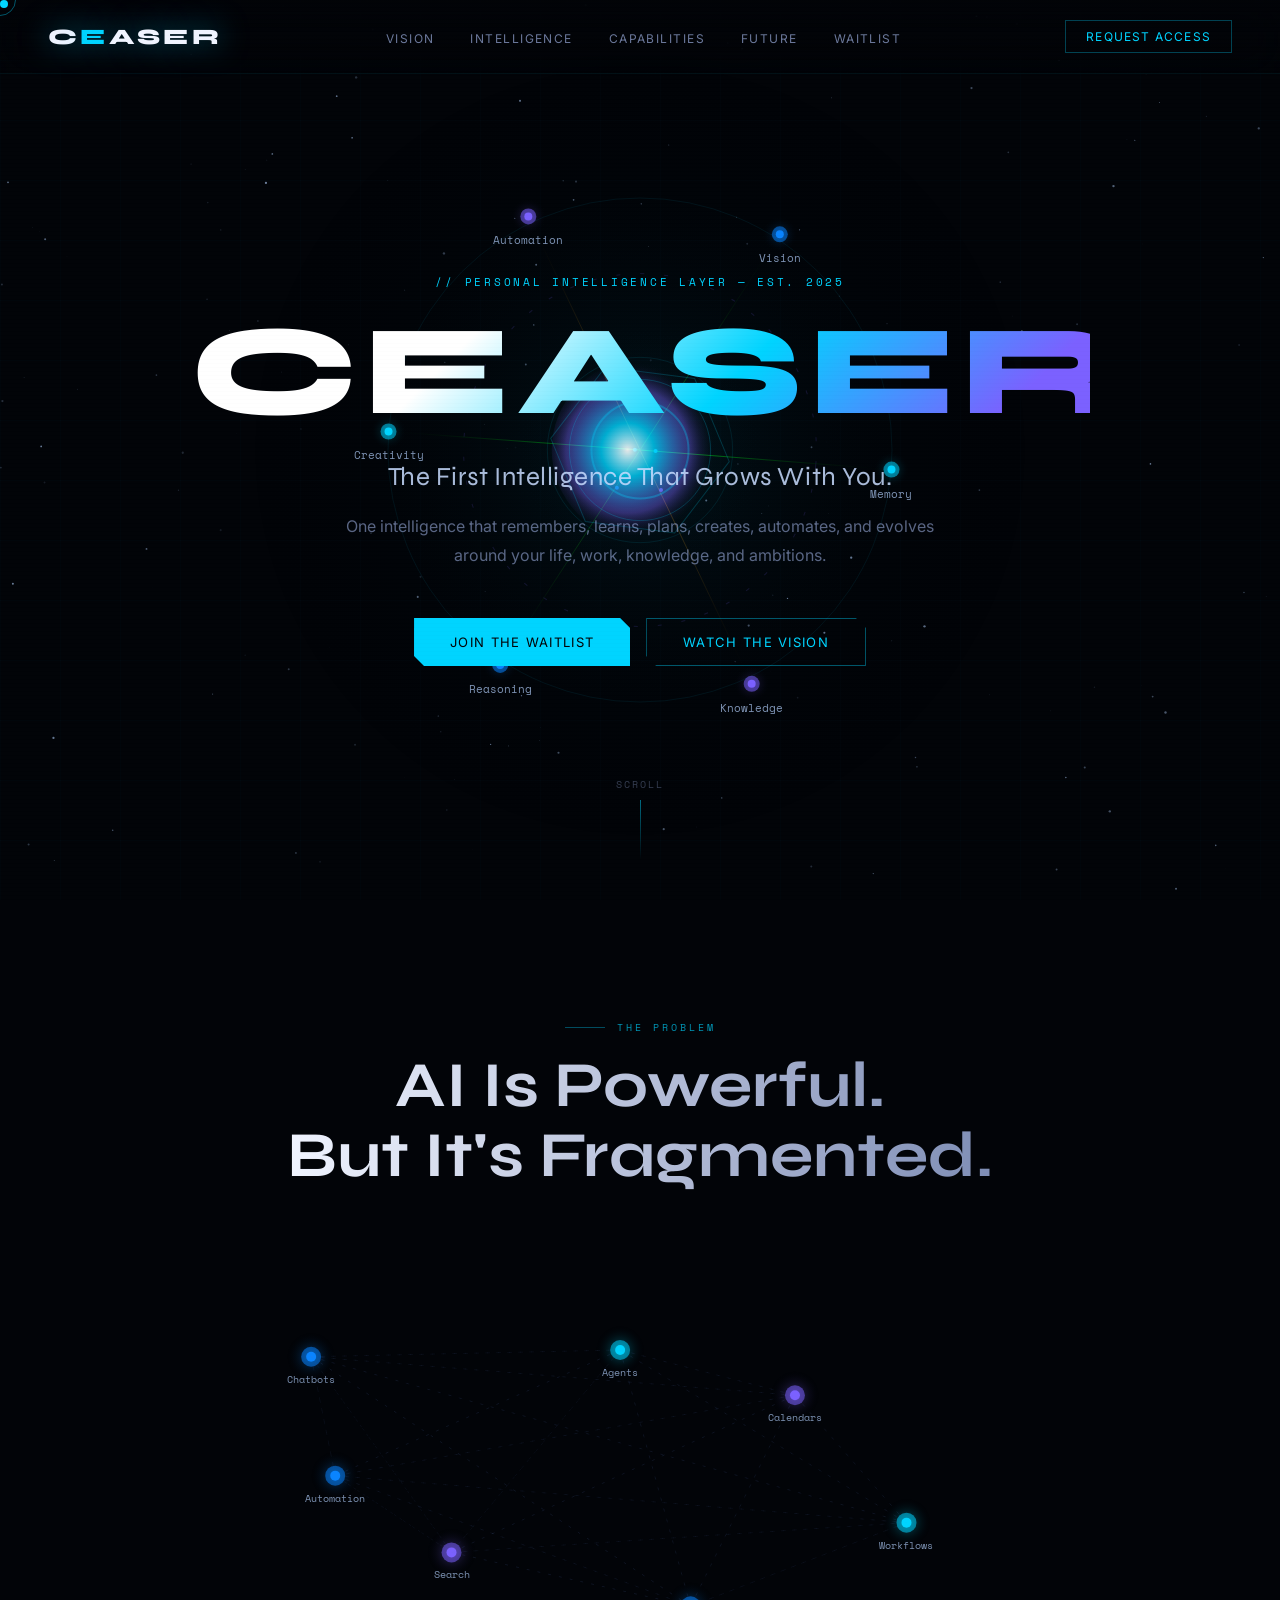
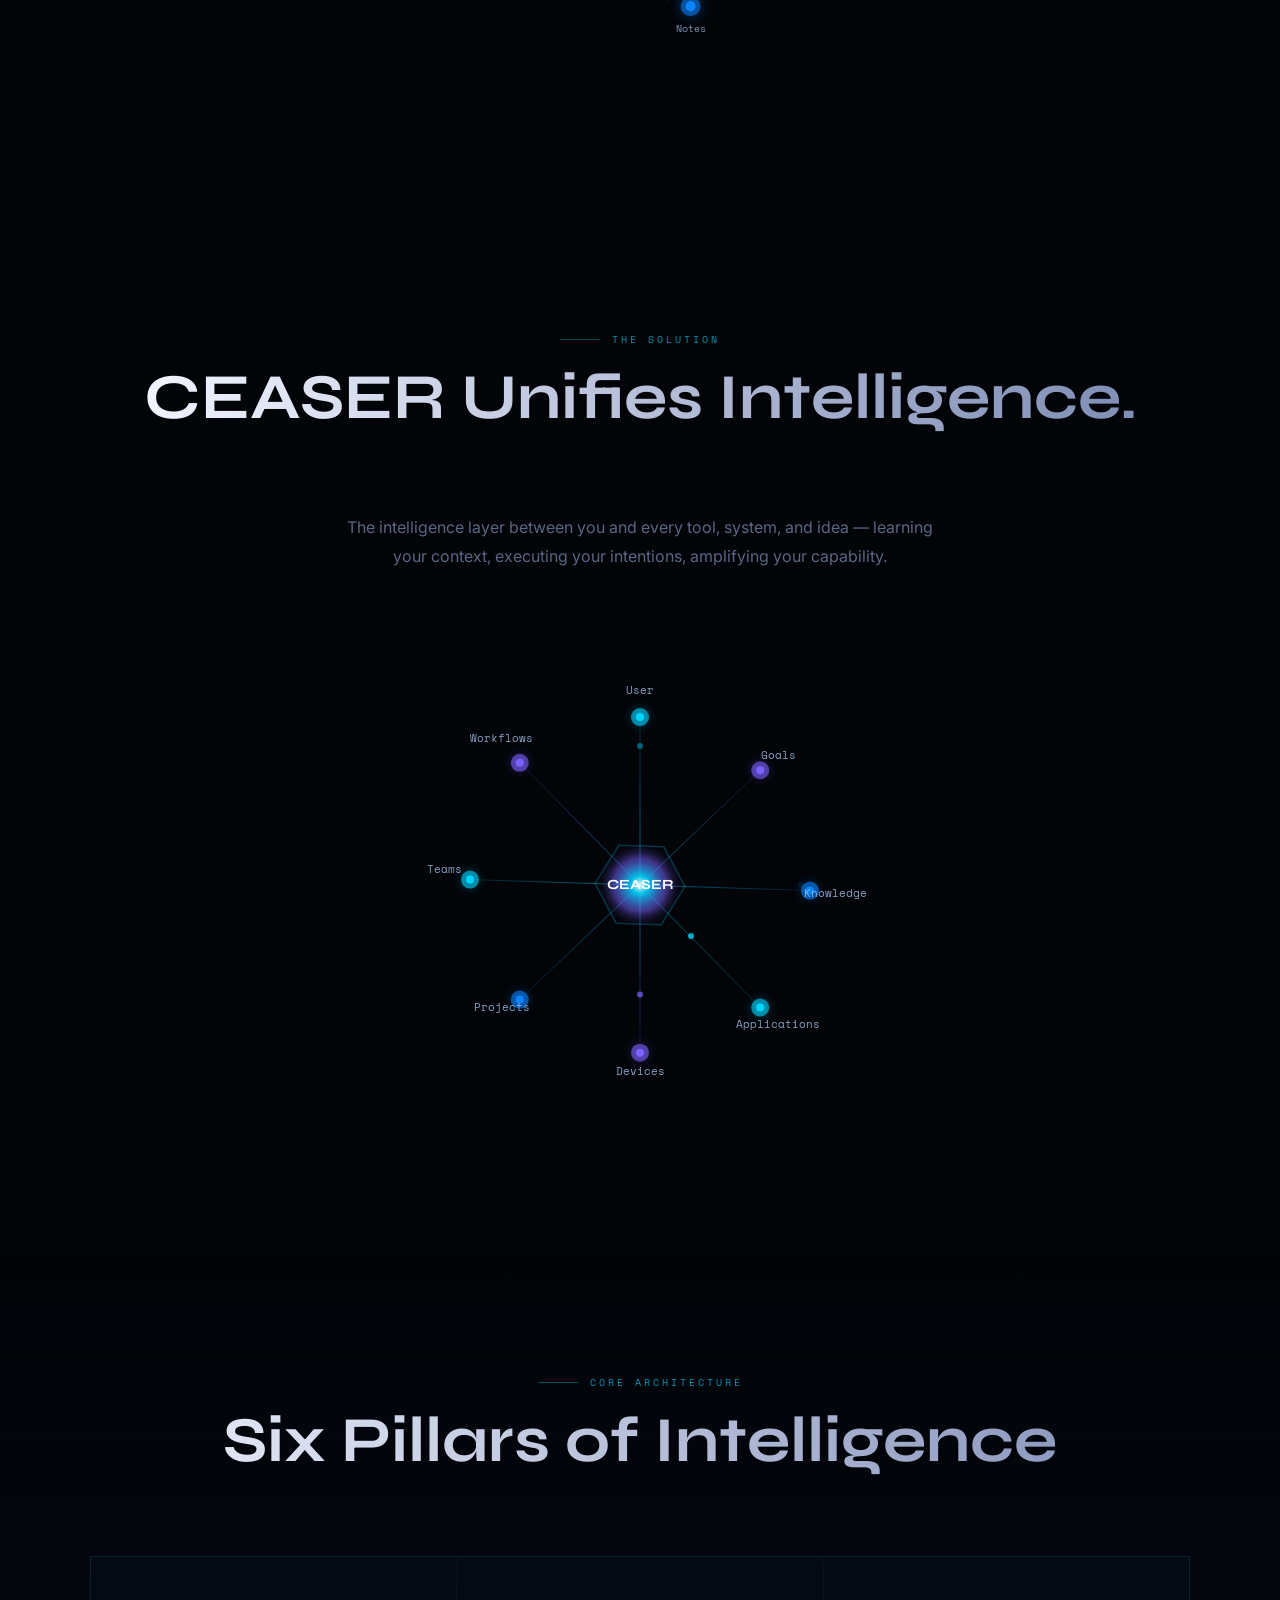
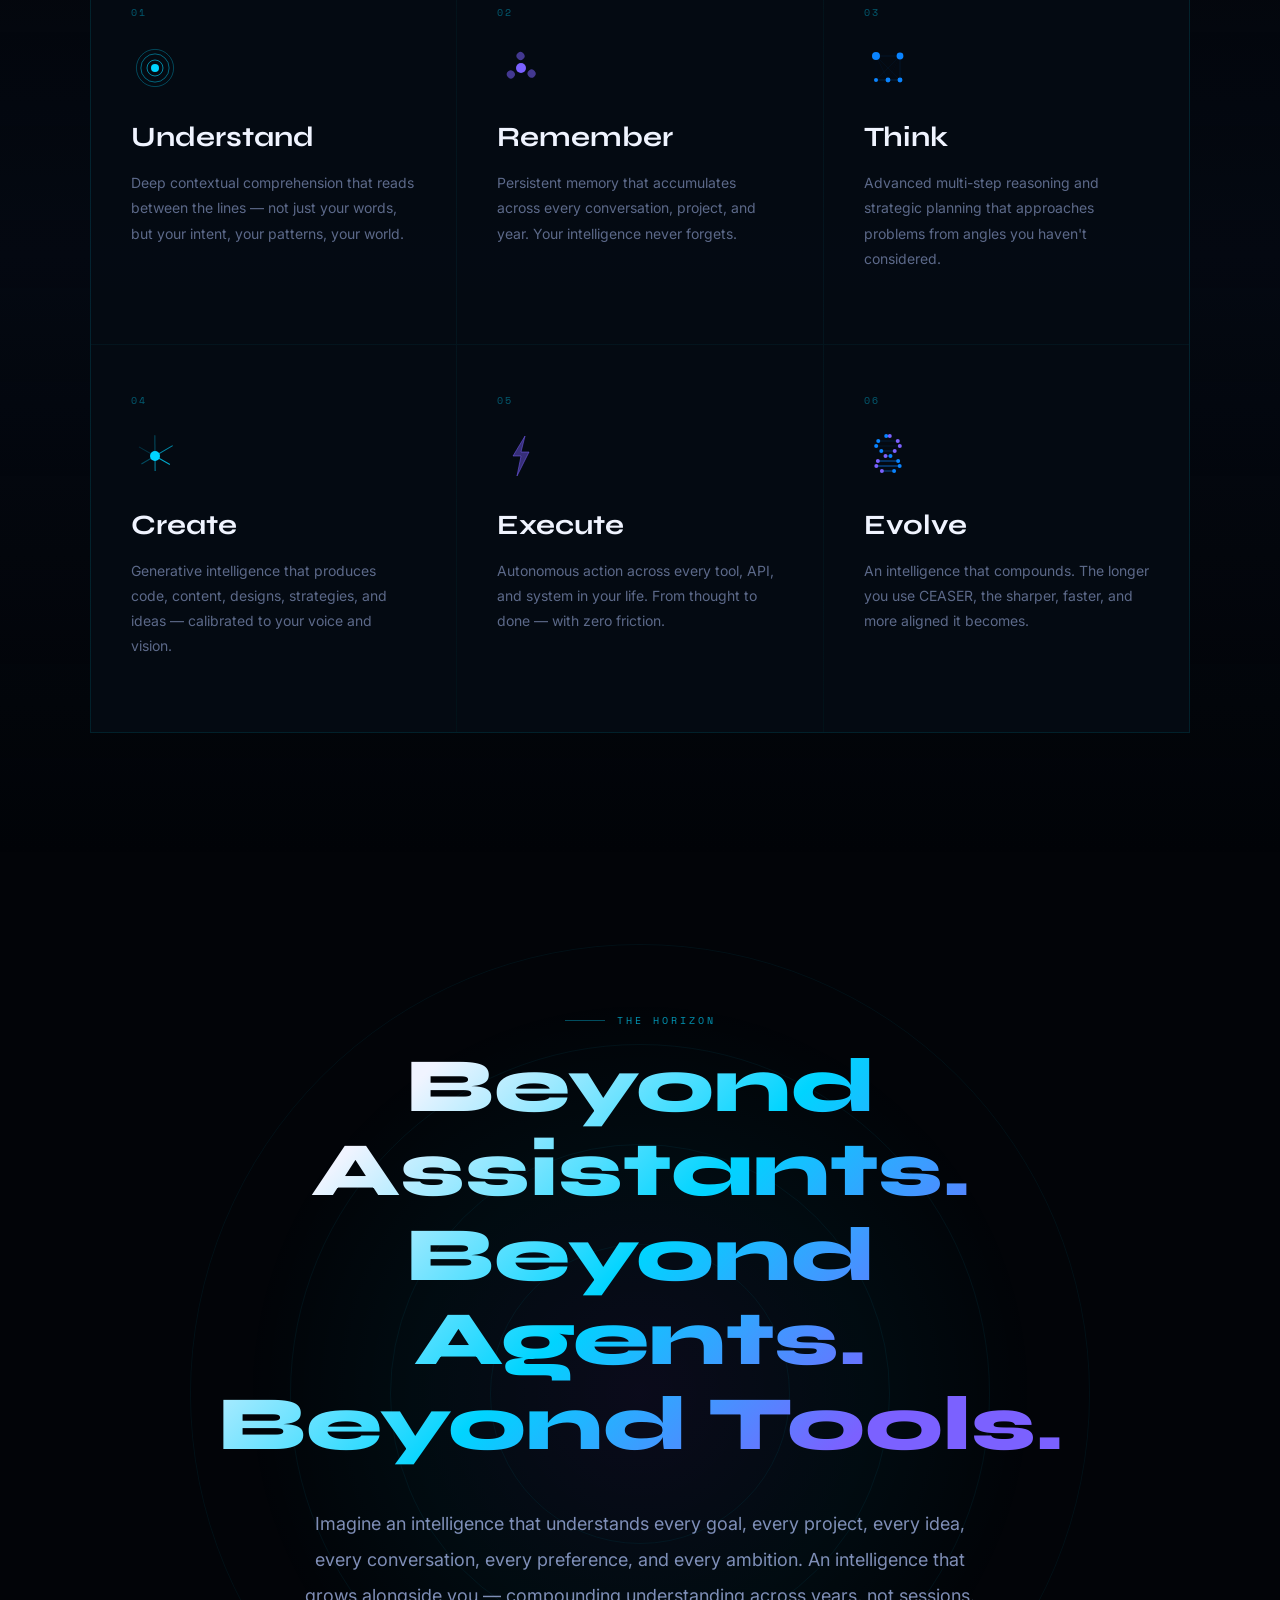
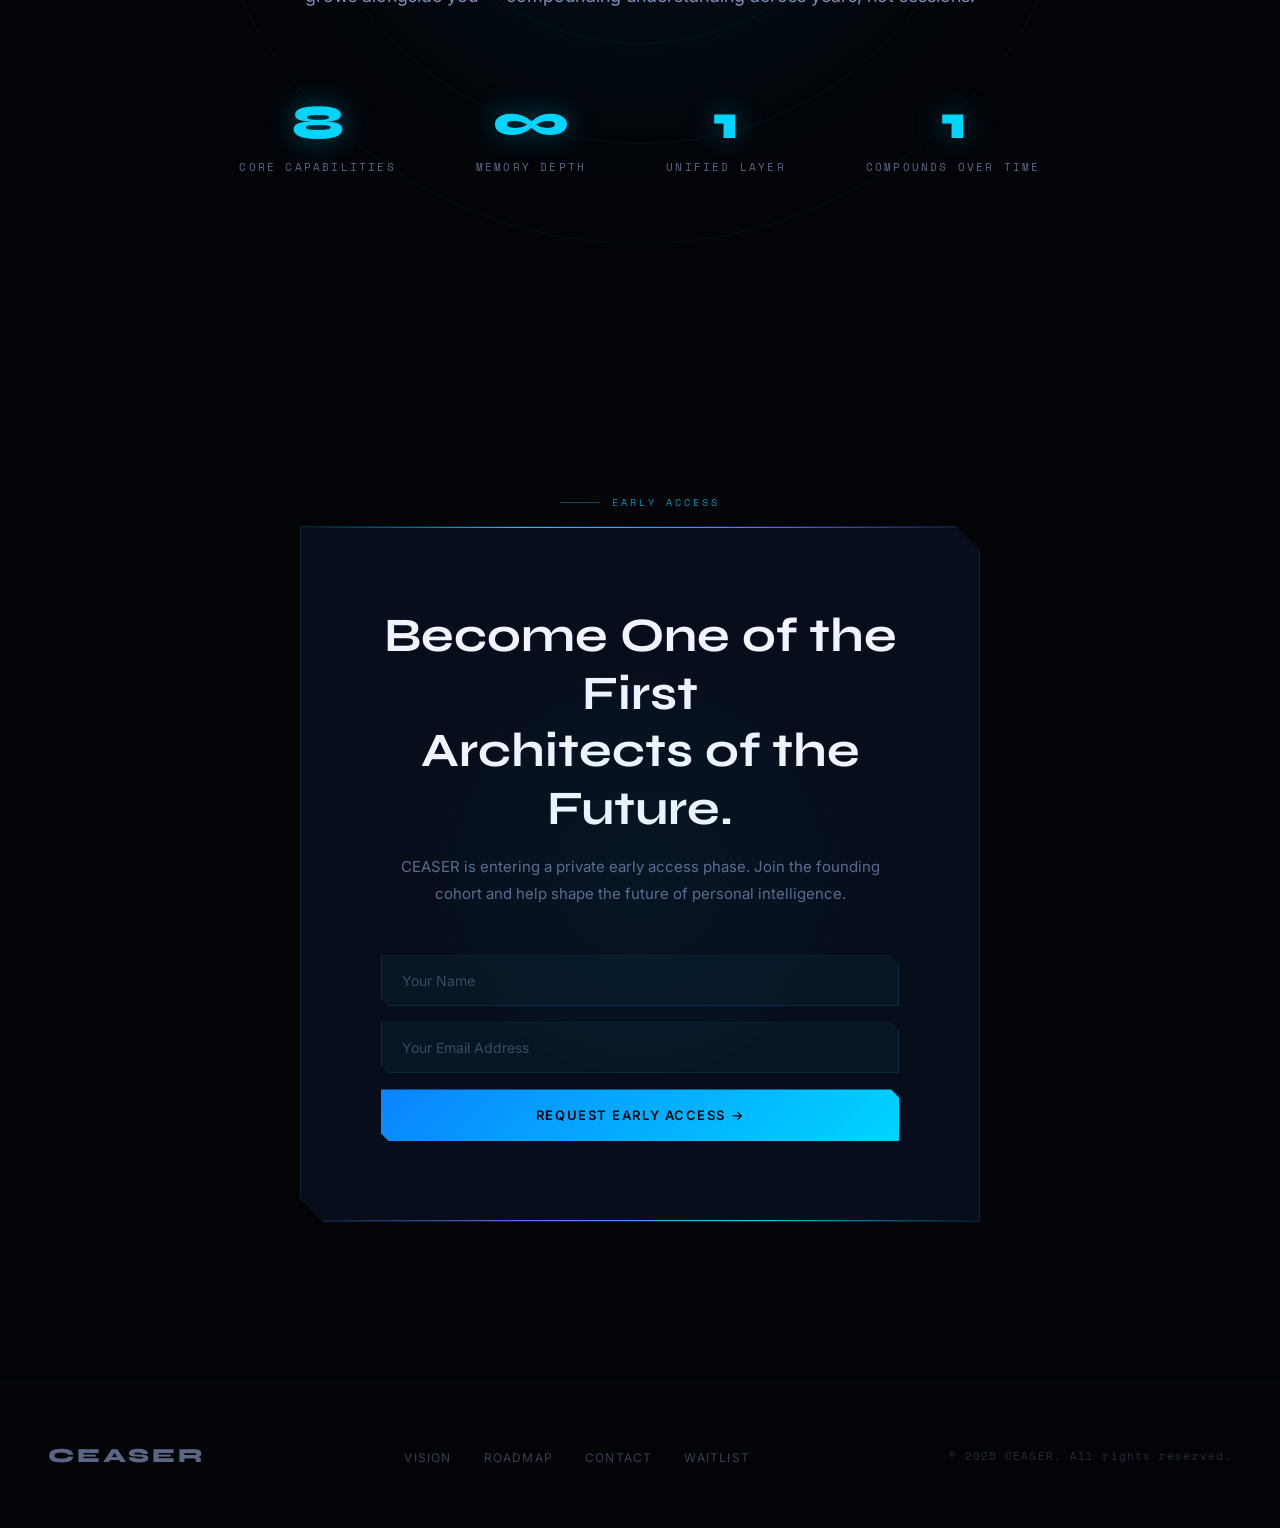
==== ceaserwebsite.html @ 58ce91a8 "Add files via upload" ====
<!DOCTYPE html>
<html lang="en">
<head>
<meta charset="UTF-8">
<meta name="viewport" content="width=device-width, initial-scale=1.0">
<title>CEASER — The Personal Intelligence Layer</title>
<link rel="preconnect" href="https://fonts.googleapis.com">
<link rel="preconnect" href="https://fonts.gstatic.com" crossorigin>
<link href="https://fonts.googleapis.com/css2?family=Syne:wght@400;500;600;700;800&family=Space+Mono:ital,wght@0,400;0,700;1,400&family=Inter:wght@300;400;500&display=swap" rel="stylesheet">
<style>
*,*::before,*::after{box-sizing:border-box;margin:0;padding:0}
:root{
  --black:#020408;
  --deep:#050a12;
  --navy:#080f1e;
  --blue:#0a84ff;
  --cyan:#00d4ff;
  --violet:#7b61ff;
  --white:#f0f4ff;
  --muted:rgba(180,200,255,0.5);
  --glow-blue:rgba(10,132,255,0.3);
  --glow-cyan:rgba(0,212,255,0.25);
  --glow-violet:rgba(123,97,255,0.3);
  --font-head:'Syne',sans-serif;
  --font-mono:'Space Mono',monospace;
  --font-body:'Inter',sans-serif;
}
html{scroll-behavior:smooth;overflow-x:hidden}
body{
  background:var(--black);
  color:var(--white);
  font-family:var(--font-body);
  overflow-x:hidden;
  cursor:none;
}

/* CUSTOM CURSOR */
#cursor{
  position:fixed;width:8px;height:8px;border-radius:50%;
  background:var(--cyan);pointer-events:none;z-index:9999;
  mix-blend-mode:screen;transition:transform 0.1s;
}
#cursor-ring{
  position:fixed;width:32px;height:32px;border-radius:50%;
  border:1px solid rgba(0,212,255,0.4);pointer-events:none;z-index:9998;
  transition:all 0.15s ease;
}

/* STAR FIELD */
#starfield{position:fixed;top:0;left:0;width:100%;height:100%;pointer-events:none;z-index:0;opacity:0.6}

/* NAV */
nav{
  position:fixed;top:0;left:0;right:0;z-index:100;
  padding:20px 48px;display:flex;align-items:center;justify-content:space-between;
  border-bottom:1px solid rgba(0,212,255,0.06);
  background:linear-gradient(to bottom,rgba(2,4,8,0.9),transparent);
  backdrop-filter:blur(20px);
}
.nav-logo{
  font-family:var(--font-head);font-size:22px;font-weight:800;
  letter-spacing:0.15em;color:var(--white);
  text-shadow:0 0 30px rgba(0,212,255,0.5);
}
.nav-logo span{color:var(--cyan)}
.nav-links{display:flex;gap:36px;list-style:none}
.nav-links a{
  font-size:12px;letter-spacing:0.12em;text-transform:uppercase;
  color:rgba(180,200,255,0.6);text-decoration:none;
  transition:color 0.2s;font-family:var(--font-body);font-weight:400;
}
.nav-links a:hover{color:var(--cyan)}
.nav-links a.active{color:var(--cyan);text-shadow:0 0 12px rgba(0,212,255,0.5)}
.nav-cta{
  font-size:12px;letter-spacing:0.1em;text-transform:uppercase;
  color:var(--cyan);text-decoration:none;font-family:var(--font-body);
  border:1px solid rgba(0,212,255,0.3);padding:8px 20px;
  transition:all 0.2s;cursor:pointer;
}
.nav-cta:hover{background:rgba(0,212,255,0.1);border-color:var(--cyan)}

/* SECTIONS */
section{position:relative;z-index:1}

/* ===== HERO ===== */
#hero{
  min-height:100vh;display:flex;flex-direction:column;
  align-items:center;justify-content:center;
  padding:120px 48px 80px;overflow:hidden;
}
#hero-canvas{
  position:absolute;top:0;left:0;width:100%;height:100%;pointer-events:none;z-index:0;
}
.hero-content{position:relative;z-index:2;text-align:center;max-width:900px}
.hero-eyebrow{
  font-family:var(--font-mono);font-size:11px;letter-spacing:0.25em;
  color:var(--cyan);text-transform:uppercase;margin-bottom:24px;opacity:0;
  animation:fadeSlideUp 1s ease 0.5s forwards;
}
.hero-title{
  font-family:var(--font-head);font-size:clamp(72px,10vw,140px);
  font-weight:800;letter-spacing:0.05em;line-height:0.9;
  background:linear-gradient(135deg,#fff 30%,var(--cyan) 60%,var(--violet) 90%);
  -webkit-background-clip:text;-webkit-text-fill-color:transparent;background-clip:text;
  margin-bottom:32px;opacity:0;animation:fadeSlideUp 1s ease 0.7s forwards;
}
.hero-sub{
  font-family:var(--font-head);font-size:clamp(18px,2.5vw,26px);font-weight:400;
  color:rgba(200,220,255,0.85);letter-spacing:0.02em;margin-bottom:20px;
  opacity:0;animation:fadeSlideUp 1s ease 0.9s forwards;
}
.hero-body{
  font-size:16px;line-height:1.8;color:var(--muted);max-width:600px;
  margin:0 auto 48px;opacity:0;animation:fadeSlideUp 1s ease 1.1s forwards;
}
.hero-btns{
  display:flex;gap:16px;justify-content:center;flex-wrap:wrap;
  opacity:0;animation:fadeSlideUp 1s ease 1.3s forwards;
}
.btn-primary{
  font-family:var(--font-body);font-size:13px;letter-spacing:0.1em;
  text-transform:uppercase;color:var(--black);background:var(--cyan);
  border:none;padding:16px 36px;cursor:pointer;
  transition:all 0.3s;position:relative;overflow:hidden;
  clip-path:polygon(0 0,calc(100% - 10px) 0,100% 10px,100% 100%,10px 100%,0 calc(100% - 10px));
}
.btn-primary:hover{background:#fff;box-shadow:0 0 40px rgba(0,212,255,0.5)}
.btn-secondary{
  font-family:var(--font-body);font-size:13px;letter-spacing:0.1em;
  text-transform:uppercase;color:var(--cyan);background:transparent;
  border:1px solid rgba(0,212,255,0.4);padding:15px 36px;cursor:pointer;
  transition:all 0.3s;
  clip-path:polygon(0 0,calc(100% - 10px) 0,100% 10px,100% 100%,10px 100%,0 calc(100% - 10px));
}
.btn-secondary:hover{background:rgba(0,212,255,0.08);border-color:var(--cyan)}

/* scroll indicator */
.scroll-hint{
  position:absolute;bottom:40px;left:50%;transform:translateX(-50%);
  display:flex;flex-direction:column;align-items:center;gap:8px;
  color:rgba(180,200,255,0.3);font-family:var(--font-mono);font-size:10px;
  letter-spacing:0.2em;opacity:0;animation:fadeIn 1s ease 2s forwards;
}
.scroll-line{width:1px;height:60px;background:linear-gradient(to bottom,rgba(0,212,255,0.5),transparent);animation:scrollPulse 2s ease infinite}

/* ===== SECTION 2 — PROBLEM ===== */
#problem{
  padding:120px 48px;min-height:100vh;display:flex;
  flex-direction:column;align-items:center;justify-content:center;
}
.section-label{
  font-family:var(--font-mono);font-size:10px;letter-spacing:0.3em;
  color:var(--cyan);text-transform:uppercase;margin-bottom:16px;opacity:0.7;
  display:flex;align-items:center;gap:12px;
}
.section-label::before{content:'';width:40px;height:1px;background:var(--cyan);opacity:0.5}
.section-title{
  font-family:var(--font-head);font-size:clamp(36px,5vw,68px);font-weight:700;
  text-align:center;line-height:1.1;margin-bottom:80px;
  background:linear-gradient(to right,var(--white),rgba(180,200,255,0.7));
  -webkit-background-clip:text;-webkit-text-fill-color:transparent;background-clip:text;
}
#fragment-canvas{width:100%;max-width:900px;height:420px;position:relative}

/* ===== SECTION 3 — INTELLIGENCE LAYER ===== */
#layer{
  padding:120px 48px;min-height:100vh;display:flex;
  flex-direction:column;align-items:center;
}
#layer-canvas{width:100%;max-width:900px;height:500px}

/* ===== SECTION 4 — CAPABILITIES ===== */
#capabilities{
  padding:120px 48px;
  background:linear-gradient(to bottom,transparent,rgba(5,10,20,0.8),transparent);
}
.caps-grid{
  display:grid;grid-template-columns:repeat(3,1fr);gap:1px;
  max-width:1100px;margin:0 auto;
  background:rgba(0,212,255,0.06);
  border:1px solid rgba(0,212,255,0.08);
}
.cap-panel{
  background:rgba(5,10,18,0.95);padding:48px 40px;position:relative;
  overflow:hidden;cursor:pointer;transition:all 0.4s;
}
.cap-panel::before{
  content:'';position:absolute;top:0;left:0;right:0;height:1px;
  background:linear-gradient(to right,transparent,var(--cyan),transparent);
  opacity:0;transition:opacity 0.3s;
}
.cap-panel:hover::before{opacity:1}
.cap-panel:hover{background:rgba(0,212,255,0.05)}
.cap-num{
  font-family:var(--font-mono);font-size:10px;letter-spacing:0.2em;
  color:rgba(0,212,255,0.4);margin-bottom:24px;display:block;
}
.cap-icon{
  width:48px;height:48px;margin-bottom:24px;position:relative;
}
.cap-title{
  font-family:var(--font-head);font-size:28px;font-weight:700;
  margin-bottom:16px;color:var(--white);
}
.cap-body{font-size:14px;line-height:1.8;color:var(--muted)}
.cap-glow{
  position:absolute;bottom:-60px;right:-60px;
  width:200px;height:200px;border-radius:50%;
  opacity:0;transition:opacity 0.4s;pointer-events:none;
}
.cap-panel:hover .cap-glow{opacity:1}
.cap-panel:nth-child(1) .cap-glow{background:radial-gradient(circle,rgba(0,212,255,0.15),transparent)}
.cap-panel:nth-child(2) .cap-glow{background:radial-gradient(circle,rgba(123,97,255,0.15),transparent)}
.cap-panel:nth-child(3) .cap-glow{background:radial-gradient(circle,rgba(10,132,255,0.15),transparent)}
.cap-panel:nth-child(4) .cap-glow{background:radial-gradient(circle,rgba(0,212,255,0.15),transparent)}
.cap-panel:nth-child(5) .cap-glow{background:radial-gradient(circle,rgba(123,97,255,0.15),transparent)}
.cap-panel:nth-child(6) .cap-glow{background:radial-gradient(circle,rgba(10,132,255,0.15),transparent)}
.cap-line{
  width:0;height:1px;margin-top:24px;
  background:linear-gradient(to right,var(--cyan),var(--violet));
  transition:width 0.6s ease;
}
.cap-panel:hover .cap-line{width:60px}

/* ===== SECTION 5 — VISION ===== */
#vision{
  padding:160px 48px;text-align:center;position:relative;overflow:hidden;
}
#vision::before{
  content:'';position:absolute;top:50%;left:50%;transform:translate(-50%,-50%);
  width:800px;height:800px;border-radius:50%;
  background:radial-gradient(circle,rgba(123,97,255,0.08) 0%,rgba(0,212,255,0.04) 40%,transparent 70%);
  pointer-events:none;
}
.vision-title{
  font-family:var(--font-head);font-size:clamp(40px,6vw,80px);font-weight:800;
  line-height:1.1;margin-bottom:40px;max-width:900px;margin-inline:auto;
  background:linear-gradient(135deg,var(--white) 20%,var(--cyan) 50%,var(--violet) 80%);
  -webkit-background-clip:text;-webkit-text-fill-color:transparent;background-clip:text;
}
.vision-body{
  font-size:18px;line-height:2;color:rgba(180,200,255,0.7);
  max-width:700px;margin:0 auto 64px;
}
.vision-stat-row{
  display:flex;justify-content:center;gap:80px;flex-wrap:wrap;margin-top:80px;
}
.vision-stat{text-align:center}
.vision-stat-num{
  font-family:var(--font-head);font-size:48px;font-weight:800;
  color:var(--cyan);display:block;
  text-shadow:0 0 30px rgba(0,212,255,0.4);
}
.vision-stat-label{
  font-family:var(--font-mono);font-size:11px;letter-spacing:0.2em;
  color:var(--muted);text-transform:uppercase;margin-top:8px;display:block;
}
.vision-rings{
  position:absolute;top:50%;left:50%;transform:translate(-50%,-50%);
  pointer-events:none;z-index:0;
}
.v-ring{
  position:absolute;border-radius:50%;border:1px solid rgba(0,212,255,0.06);
  animation:ringSpin linear infinite;transform:translate(-50%,-50%);
}

/* ===== SECTION 6 — WAITLIST ===== */
#waitlist{
  padding:160px 48px;display:flex;flex-direction:column;
  align-items:center;text-align:center;
}
.waitlist-card{
  background:rgba(8,15,30,0.9);border:1px solid rgba(0,212,255,0.12);
  padding:80px 80px;max-width:680px;width:100%;position:relative;overflow:hidden;
  clip-path:polygon(0 0,calc(100% - 24px) 0,100% 24px,100% 100%,24px 100%,0 calc(100% - 24px));
}
.waitlist-card::before{
  content:'';position:absolute;top:0;left:0;right:0;height:1px;
  background:linear-gradient(to right,transparent,var(--cyan),var(--violet),transparent);
}
.waitlist-card::after{
  content:'';position:absolute;bottom:0;left:0;right:0;height:1px;
  background:linear-gradient(to right,transparent,var(--violet),var(--cyan),transparent);
}
.waitlist-title{
  font-family:var(--font-head);font-size:clamp(28px,4vw,48px);font-weight:700;
  margin-bottom:16px;color:var(--white);line-height:1.2;
}
.waitlist-sub{font-size:15px;color:var(--muted);margin-bottom:48px;line-height:1.8}
.waitlist-form{display:flex;flex-direction:column;gap:16px;width:100%}
.form-input{
  background:rgba(0,212,255,0.04);border:1px solid rgba(0,212,255,0.12);
  color:var(--white);padding:16px 20px;font-size:14px;font-family:var(--font-body);
  outline:none;transition:border-color 0.2s;width:100%;
  clip-path:polygon(0 0,calc(100% - 8px) 0,100% 8px,100% 100%,8px 100%,0 calc(100% - 8px));
}
.form-input::placeholder{color:rgba(180,200,255,0.3)}
.form-input:focus{border-color:rgba(0,212,255,0.4)}
.form-submit{
  background:linear-gradient(135deg,var(--blue),var(--cyan));
  border:none;color:var(--black);padding:18px;font-size:13px;
  font-family:var(--font-body);letter-spacing:0.12em;text-transform:uppercase;
  font-weight:600;cursor:pointer;transition:all 0.3s;position:relative;overflow:hidden;
  clip-path:polygon(0 0,calc(100% - 8px) 0,100% 8px,100% 100%,8px 100%,0 calc(100% - 8px));
}
.form-submit:hover{opacity:0.85;box-shadow:0 0 50px rgba(0,212,255,0.3)}
.success-state{display:none;flex-direction:column;align-items:center;gap:16px}
.success-icon{
  width:64px;height:64px;border-radius:50%;
  border:1px solid rgba(0,212,255,0.4);display:flex;align-items:center;justify-content:center;
  animation:successPulse 1s ease forwards;
}
.success-text{
  font-family:var(--font-head);font-size:22px;font-weight:600;color:var(--cyan);
}
.success-sub{font-size:14px;color:var(--muted)}
.waitlist-glow{
  position:absolute;top:50%;left:50%;transform:translate(-50%,-50%);
  width:400px;height:400px;border-radius:50%;
  background:radial-gradient(circle,rgba(0,212,255,0.04),transparent);
  pointer-events:none;
}

/* ===== FOOTER ===== */
footer{
  padding:60px 48px;border-top:1px solid rgba(0,212,255,0.06);
  display:flex;align-items:center;justify-content:space-between;flex-wrap:wrap;gap:24px;
}
.footer-logo{
  font-family:var(--font-head);font-size:20px;font-weight:800;letter-spacing:0.15em;
  color:rgba(180,200,255,0.5);
}
.footer-links{display:flex;gap:32px;list-style:none}
.footer-links a{
  font-size:12px;letter-spacing:0.1em;text-transform:uppercase;
  color:rgba(180,200,255,0.3);text-decoration:none;transition:color 0.2s;
  font-family:var(--font-body);
}
.footer-links a:hover{color:var(--cyan)}
.footer-copy{
  font-family:var(--font-mono);font-size:11px;color:rgba(180,200,255,0.2);
  letter-spacing:0.1em;
}

/* ===== GRID BG ===== */
.grid-bg{
  position:absolute;top:0;left:0;right:0;bottom:0;pointer-events:none;
  background-image:
    linear-gradient(rgba(0,212,255,0.03) 1px,transparent 1px),
    linear-gradient(90deg,rgba(0,212,255,0.03) 1px,transparent 1px);
  background-size:60px 60px;opacity:0.5;
}

/* ===== ANIMATIONS ===== */
@keyframes fadeSlideUp{
  from{opacity:0;transform:translateY(30px)}
  to{opacity:1;transform:translateY(0)}
}
@keyframes fadeIn{
  from{opacity:0}to{opacity:1}
}
@keyframes scrollPulse{
  0%{opacity:1;transform:scaleY(1);transform-origin:top}
  50%{opacity:0.5}
  100%{opacity:0;transform:scaleY(0.3);transform-origin:bottom}
}
@keyframes ringSpin{
  from{transform:translate(-50%,-50%) rotate(0deg)}
  to{transform:translate(-50%,-50%) rotate(360deg)}
}
@keyframes successPulse{
  0%{transform:scale(0.5);opacity:0}
  60%{transform:scale(1.1)}
  100%{transform:scale(1);opacity:1}
}
@keyframes nodeFloat{
  0%,100%{transform:translateY(0)}
  50%{transform:translateY(-8px)}
}
@keyframes dataPulse{
  0%{opacity:0.2}50%{opacity:1}100%{opacity:0.2}
}

/* SCROLL REVEAL */
.reveal{opacity:0;transform:translateY(40px);transition:opacity 0.8s ease,transform 0.8s ease}
.reveal.visible{opacity:1;transform:translateY(0)}

/* SCANLINE */
.scanline{
  position:fixed;top:0;left:0;right:0;bottom:0;
  pointer-events:none;z-index:200;
  background:repeating-linear-gradient(
    to bottom,
    transparent 0px,
    transparent 3px,
    rgba(0,0,0,0.03) 3px,
    rgba(0,0,0,0.03) 4px
  );
  opacity:0.3;
}

@media(max-width:768px){
  nav{padding:16px 24px}
  .nav-links{display:none}
  #hero{padding:100px 24px 60px}
  #problem,#layer,#capabilities,#vision,#waitlist{padding:80px 24px}
  .caps-grid{grid-template-columns:1fr}
  .waitlist-card{padding:48px 32px}
  .vision-stat-row{gap:40px}
  footer{padding:40px 24px;flex-direction:column;text-align:center}
}
</style>
</head>
<body>

<div class="scanline"></div>
<div id="cursor"></div>
<div id="cursor-ring"></div>
<canvas id="starfield"></canvas>

<nav>
  <div class="nav-logo" onclick="scrollToSection('hero')" style="cursor:pointer">C<span>E</span>ASER</div>
  <ul class="nav-links">
    <li><a href="#problem"   onclick="scrollToSection('problem');return false;">Vision</a></li>
    <li><a href="#layer"     onclick="scrollToSection('layer');return false;">Intelligence</a></li>
    <li><a href="#capabilities" onclick="scrollToSection('capabilities');return false;">Capabilities</a></li>
    <li><a href="#vision"    onclick="scrollToSection('vision');return false;">Future</a></li>
    <li><a href="#waitlist"  onclick="scrollToSection('waitlist');return false;">Waitlist</a></li>
  </ul>
  <a href="#waitlist" class="nav-cta" onclick="scrollToSection('waitlist');return false;">Request Access</a>
</nav>

<!-- HERO -->
<section id="hero">
  <div class="grid-bg"></div>
  <canvas id="hero-canvas"></canvas>
  <div class="hero-content">
    <p class="hero-eyebrow">// Personal Intelligence Layer — Est. 2025</p>
    <h1 class="hero-title">CEASER</h1>
    <h2 class="hero-sub">The First Intelligence That Grows With You.</h2>
    <p class="hero-body">One intelligence that remembers, learns, plans, creates, automates, and evolves around your life, work, knowledge, and ambitions.</p>
    <div class="hero-btns">
      <button class="btn-primary" onclick="scrollToSection('waitlist')">Join the Waitlist</button>
      <button class="btn-secondary" onclick="scrollToSection('vision')">Watch the Vision</button>
    </div>
  </div>
  <div class="scroll-hint">
    <span>SCROLL</span>
    <div class="scroll-line"></div>
  </div>
</section>

<!-- PROBLEM -->
<section id="problem">
  <div class="section-label">The Problem</div>
  <h2 class="section-title reveal">AI Is Powerful.<br>But It's Fragmented.</h2>
  <canvas id="fragment-canvas" class="reveal"></canvas>
</section>

<!-- INTELLIGENCE LAYER -->
<section id="layer">
  <div class="section-label">The Solution</div>
  <h2 class="section-title reveal">CEASER Unifies Intelligence.</h2>
  <p style="color:var(--muted);font-size:16px;text-align:center;max-width:600px;margin-bottom:64px;line-height:1.8" class="reveal">
    The intelligence layer between you and every tool, system, and idea — learning your context, executing your intentions, amplifying your capability.
  </p>
  <canvas id="layer-canvas" class="reveal"></canvas>
</section>

<!-- CAPABILITIES -->
<section id="capabilities">
  <div style="text-align:center;margin-bottom:80px">
    <div class="section-label" style="justify-content:center">Core Architecture</div>
    <h2 class="section-title reveal" style="margin-bottom:0">Six Pillars of Intelligence</h2>
  </div>
  <div class="caps-grid">
    <div class="cap-panel reveal">
      <span class="cap-num">01</span>
      <canvas class="cap-icon" data-cap="understand"></canvas>
      <h3 class="cap-title">Understand</h3>
      <p class="cap-body">Deep contextual comprehension that reads between the lines — not just your words, but your intent, your patterns, your world.</p>
      <div class="cap-line"></div>
      <div class="cap-glow"></div>
    </div>
    <div class="cap-panel reveal">
      <span class="cap-num">02</span>
      <canvas class="cap-icon" data-cap="remember"></canvas>
      <h3 class="cap-title">Remember</h3>
      <p class="cap-body">Persistent memory that accumulates across every conversation, project, and year. Your intelligence never forgets.</p>
      <div class="cap-line"></div>
      <div class="cap-glow"></div>
    </div>
    <div class="cap-panel reveal">
      <span class="cap-num">03</span>
      <canvas class="cap-icon" data-cap="think"></canvas>
      <h3 class="cap-title">Think</h3>
      <p class="cap-body">Advanced multi-step reasoning and strategic planning that approaches problems from angles you haven't considered.</p>
      <div class="cap-line"></div>
      <div class="cap-glow"></div>
    </div>
    <div class="cap-panel reveal">
      <span class="cap-num">04</span>
      <canvas class="cap-icon" data-cap="create"></canvas>
      <h3 class="cap-title">Create</h3>
      <p class="cap-body">Generative intelligence that produces code, content, designs, strategies, and ideas — calibrated to your voice and vision.</p>
      <div class="cap-line"></div>
      <div class="cap-glow"></div>
    </div>
    <div class="cap-panel reveal">
      <span class="cap-num">05</span>
      <canvas class="cap-icon" data-cap="execute"></canvas>
      <h3 class="cap-title">Execute</h3>
      <p class="cap-body">Autonomous action across every tool, API, and system in your life. From thought to done — with zero friction.</p>
      <div class="cap-line"></div>
      <div class="cap-glow"></div>
    </div>
    <div class="cap-panel reveal">
      <span class="cap-num">06</span>
      <canvas class="cap-icon" data-cap="evolve"></canvas>
      <h3 class="cap-title">Evolve</h3>
      <p class="cap-body">An intelligence that compounds. The longer you use CEASER, the sharper, faster, and more aligned it becomes.</p>
      <div class="cap-line"></div>
      <div class="cap-glow"></div>
    </div>
  </div>
</section>

<!-- VISION -->
<section id="vision">
  <div class="vision-rings">
    <div class="v-ring" style="width:300px;height:300px;animation-duration:30s"></div>
    <div class="v-ring" style="width:500px;height:500px;animation-duration:50s;animation-direction:reverse"></div>
    <div class="v-ring" style="width:700px;height:700px;animation-duration:70s"></div>
    <div class="v-ring" style="width:900px;height:900px;animation-duration:90s;animation-direction:reverse"></div>
  </div>
  <div style="position:relative;z-index:1">
    <div class="section-label" style="justify-content:center">The Horizon</div>
    <h2 class="vision-title reveal">Beyond Assistants.<br>Beyond Agents.<br>Beyond Tools.</h2>
    <p class="vision-body reveal">
      Imagine an intelligence that understands every goal, every project, every idea, every conversation, every preference, and every ambition. An intelligence that grows alongside you — compounding understanding across years, not sessions.
    </p>
    <div class="vision-stat-row reveal">
      <div class="vision-stat">
        <span class="vision-stat-num" data-count="8">0</span>
        <span class="vision-stat-label">Core Capabilities</span>
      </div>
      <div class="vision-stat">
        <span class="vision-stat-num" data-count="∞">∞</span>
        <span class="vision-stat-label">Memory Depth</span>
      </div>
      <div class="vision-stat">
        <span class="vision-stat-num" data-count="1">0</span>
        <span class="vision-stat-label">Unified Layer</span>
      </div>
      <div class="vision-stat">
        <span class="vision-stat-num" data-count="0">→∞</span>
        <span class="vision-stat-label">Compounds Over Time</span>
      </div>
    </div>
  </div>
</section>

<!-- WAITLIST -->
<section id="waitlist">
  <div class="section-label">Early Access</div>
  <div class="waitlist-card reveal">
    <div class="waitlist-glow"></div>
    <h2 class="waitlist-title">Become One of the First<br>Architects of the Future.</h2>
    <p class="waitlist-sub">CEASER is entering a private early access phase. Join the founding cohort and help shape the future of personal intelligence.</p>
    <div class="waitlist-form" id="wl-form">
      <input class="form-input" type="text" placeholder="Your Name" id="wl-name" autocomplete="name">
      <input class="form-input" type="email" placeholder="Your Email Address" id="wl-email" autocomplete="email">
      <button class="form-submit" onclick="submitWaitlist()">Request Early Access →</button>
    </div>
    <div class="success-state" id="wl-success">
      <div class="success-icon">
        <svg width="24" height="24" viewBox="0 0 24 24" fill="none">
          <path d="M5 12l5 5L19 7" stroke="var(--cyan)" stroke-width="2" stroke-linecap="round" stroke-linejoin="round"/>
        </svg>
      </div>
      <div class="success-text">Access Requested.</div>
      <div class="success-sub">You're on the founding list. We'll reach out when your access is ready.</div>
    </div>
  </div>
</section>

<footer>
  <div class="footer-logo">CEASER</div>
  <ul class="footer-links">
    <li><a href="#problem"      onclick="scrollToSection('problem');return false;">Vision</a></li>
    <li><a href="#vision"       onclick="scrollToSection('vision');return false;">Roadmap</a></li>
    <li><a href="mailto:contact@ceaser.ai">Contact</a></li>
    <li><a href="#waitlist"     onclick="scrollToSection('waitlist');return false;">Waitlist</a></li>
  </ul>
  <div class="footer-copy">© 2025 CEASER. All rights reserved.</div>
</footer>

<script>
// ==================== CURSOR ====================
const cursor = document.getElementById('cursor');
const cursorRing = document.getElementById('cursor-ring');
let mx=0,my=0,rx=0,ry=0;
document.addEventListener('mousemove',e=>{
  mx=e.clientX;my=e.clientY;
  cursor.style.left=(mx-4)+'px';cursor.style.top=(my-4)+'px';
});
function updateRing(){
  rx+=(mx-rx-16)*0.1;ry+=(my-ry-16)*0.1;
  cursorRing.style.left=rx+'px';cursorRing.style.top=ry+'px';
  requestAnimationFrame(updateRing);
}updateRing();
document.querySelectorAll('a,button,.cap-panel').forEach(el=>{
  el.addEventListener('mouseenter',()=>{
    cursor.style.transform='scale(2)';
    cursorRing.style.transform='scale(1.5)';
    cursorRing.style.borderColor='rgba(0,212,255,0.7)';
  });
  el.addEventListener('mouseleave',()=>{
    cursor.style.transform='scale(1)';
    cursorRing.style.transform='scale(1)';
    cursorRing.style.borderColor='rgba(0,212,255,0.4)';
  });
});

// ==================== STAR FIELD ====================
(function(){
  const c=document.getElementById('starfield');
  const ctx=c.getContext('2d');
  function resize(){c.width=window.innerWidth;c.height=window.innerHeight}
  resize();window.addEventListener('resize',resize);
  const stars=Array.from({length:200},()=>({
    x:Math.random(),y:Math.random(),
    r:Math.random()*1.2,
    a:Math.random(),da:(Math.random()-0.5)*0.002
  }));
  function draw(){
    ctx.clearRect(0,0,c.width,c.height);
    stars.forEach(s=>{
      s.a+=s.da;if(s.a<0.1||s.a>0.9)s.da*=-1;
      ctx.beginPath();
      ctx.arc(s.x*c.width,s.y*c.height,s.r,0,Math.PI*2);
      ctx.fillStyle=`rgba(180,210,255,${s.a})`;ctx.fill();
    });
    requestAnimationFrame(draw);
  }draw();
})();

// ==================== HERO CANVAS ====================
(function(){
  const c=document.getElementById('hero-canvas');
  const ctx=c.getContext('2d');
  let W,H,mx=0,my=0,time=0;
  function resize(){W=c.width=c.offsetWidth;H=c.height=c.offsetHeight}
  resize();window.addEventListener('resize',resize);
  c.parentElement.addEventListener('mousemove',e=>{
    const r=c.getBoundingClientRect();
    mx=(e.clientX-r.left)/W-0.5;my=(e.clientY-r.top)/H-0.5;
  });

  const nodes=[
    {label:'Memory',angle:0,color:'#00d4ff'},
    {label:'Knowledge',angle:Math.PI/3,color:'#7b61ff'},
    {label:'Reasoning',angle:2*Math.PI/3,color:'#0a84ff'},
    {label:'Creativity',angle:Math.PI,color:'#00d4ff'},
    {label:'Automation',angle:4*Math.PI/3,color:'#7b61ff'},
    {label:'Vision',angle:5*Math.PI/3,color:'#0a84ff'},
  ];

  const particles=[];
  function spawnParticle(sx,sy,ex,ey,color){
    particles.push({sx,sy,ex,ey,color,t:0,speed:0.004+Math.random()*0.006});
  }

  let frame=0;
  function draw(){
    ctx.clearRect(0,0,W,H);
    time+=0.01;
    const cx=W/2+mx*60,cy=H/2+my*40;
    const orbitR=Math.min(W,H)*0.28;
    const coreR=Math.min(W,H)*0.1;

    // Outer glow rings
    for(let i=3;i>0;i--){
      const grad=ctx.createRadialGradient(cx,cy,0,cx,cy,coreR*i*1.5);
      grad.addColorStop(0,'rgba(0,212,255,0.04)');
      grad.addColorStop(1,'transparent');
      ctx.beginPath();ctx.arc(cx,cy,coreR*i*1.5,0,Math.PI*2);
      ctx.fillStyle=grad;ctx.fill();
    }

    // Orbit ring
    ctx.beginPath();ctx.arc(cx,cy,orbitR,0,Math.PI*2);
    ctx.strokeStyle='rgba(0,212,255,0.07)';ctx.lineWidth=1;ctx.stroke();

    // Rotating dashed orbit
    ctx.save();ctx.translate(cx,cy);ctx.rotate(time*0.2);
    ctx.beginPath();ctx.arc(0,0,orbitR*0.7,0,Math.PI*2);
    ctx.setLineDash([4,20]);ctx.strokeStyle='rgba(123,97,255,0.15)';ctx.lineWidth=1;ctx.stroke();
    ctx.setLineDash([]);ctx.restore();

    // Nodes & connections
    nodes.forEach((n,i)=>{
      const theta=n.angle+time*0.15;
      const float=Math.sin(time+i)*8;
      const nx=cx+Math.cos(theta)*orbitR;
      const ny=cy+Math.sin(theta)*orbitR+float;
      n.nx=nx;n.ny=ny;

      // Connection line
      const grad2=ctx.createLinearGradient(cx,cy,nx,ny);
      grad2.addColorStop(0,n.color.replace('ff','22'));
      grad2.addColorStop(1,'transparent');
      ctx.beginPath();ctx.moveTo(cx,cy);ctx.lineTo(nx,ny);
      ctx.strokeStyle=grad2;ctx.lineWidth=1;ctx.stroke();

      // Node circle
      const ng=ctx.createRadialGradient(nx,ny,0,nx,ny,18);
      ng.addColorStop(0,n.color+'44');
      ng.addColorStop(1,'transparent');
      ctx.beginPath();ctx.arc(nx,ny,18,0,Math.PI*2);
      ctx.fillStyle=ng;ctx.fill();
      ctx.beginPath();ctx.arc(nx,ny,8,0,Math.PI*2);
      ctx.fillStyle=n.color+'88';ctx.fill();
      ctx.beginPath();ctx.arc(nx,ny,4,0,Math.PI*2);
      ctx.fillStyle=n.color;ctx.fill();

      // Label
      ctx.font='11px "Space Mono",monospace';
      ctx.fillStyle='rgba(180,210,255,0.7)';
      ctx.textAlign='center';
      ctx.fillText(n.label,nx,ny+28);
    });

    // Spawn particles along connections
    if(frame%8===0){
      const i=Math.floor(Math.random()*nodes.length);
      const n=nodes[i];
      if(n.nx) spawnParticle(cx,cy,n.nx,n.ny,n.color);
    }

    // Draw & update particles
    particles.forEach((p,idx)=>{
      p.t+=p.speed;
      const px=p.sx+(p.ex-p.sx)*p.t;
      const py=p.sy+(p.ey-p.sy)*p.t;
      ctx.beginPath();ctx.arc(px,py,2,0,Math.PI*2);
      ctx.fillStyle=p.color;ctx.globalAlpha=1-p.t;ctx.fill();
      ctx.globalAlpha=1;
    });
    for(let i=particles.length-1;i>=0;i--)if(particles[i].t>=1)particles.splice(i,1);

    // Core
    const pulse=0.92+Math.sin(time*2)*0.08;
    const cg=ctx.createRadialGradient(cx,cy,0,cx,cy,coreR);
    cg.addColorStop(0,'rgba(255,255,255,0.9)');
    cg.addColorStop(0.3,'rgba(0,212,255,0.8)');
    cg.addColorStop(0.7,'rgba(123,97,255,0.4)');
    cg.addColorStop(1,'transparent');
    ctx.save();ctx.scale(pulse,pulse/pulse);
    ctx.beginPath();ctx.arc(cx/pulse,cy,coreR,0,Math.PI*2);
    ctx.fillStyle=cg;ctx.fill();ctx.restore();

    // Core inner rings
    for(let i=1;i<=3;i++){
      ctx.beginPath();
      ctx.arc(cx,cy,coreR*(0.3+i*0.25)*pulse,0,Math.PI*2);
      ctx.strokeStyle=`rgba(0,212,255,${0.4-i*0.1})`;
      ctx.lineWidth=i===1?2:1;ctx.stroke();
    }

    // Rotating hex outline
    ctx.save();ctx.translate(cx,cy);ctx.rotate(time*0.3);
    ctx.beginPath();
    for(let i=0;i<6;i++){
      const a=i*Math.PI/3;
      i===0?ctx.moveTo(Math.cos(a)*coreR,Math.sin(a)*coreR)
           :ctx.lineTo(Math.cos(a)*coreR,Math.sin(a)*coreR);
    }
    ctx.closePath();
    ctx.strokeStyle='rgba(0,212,255,0.2)';ctx.lineWidth=1;ctx.stroke();
    ctx.restore();

    frame++;requestAnimationFrame(draw);
  }draw();
})();

// ==================== FRAGMENT CANVAS ====================
(function(){
  const c=document.getElementById('fragment-canvas');
  const ctx=c.getContext('2d');
  let W,H,unified=false,progress=0,time=0;
  function resize(){W=c.width=c.offsetWidth;H=c.height=c.offsetHeight}
  resize();window.addEventListener('resize',resize);

  const tools=[
    {label:'Chatbots',color:'#0a84ff'},
    {label:'Search',color:'#7b61ff'},
    {label:'Agents',color:'#00d4ff'},
    {label:'Notes',color:'#0a84ff'},
    {label:'Calendars',color:'#7b61ff'},
    {label:'Workflows',color:'#00d4ff'},
    {label:'Automation',color:'#0a84ff'},
  ];

  // Scattered positions
  const scattered=[
    {x:0.1,y:0.2},{x:0.25,y:0.7},{x:0.45,y:0.15},
    {x:0.55,y:0.8},{x:0.7,y:0.25},{x:0.85,y:0.6},{x:0.15,y:0.5},
  ];
  // Converged (ring)
  const converged=tools.map((_,i)=>({
    x:0.5+0.28*Math.cos(i*Math.PI*2/tools.length-Math.PI/2),
    y:0.5+0.28*Math.sin(i*Math.PI*2/tools.length-Math.PI/2)
  }));

  let obs=null;
  if(window.IntersectionObserver){
    obs=new IntersectionObserver(entries=>{
      entries.forEach(e=>{if(e.isIntersecting){unified=true;obs.disconnect()}});
    },{threshold:0.4});
    obs.observe(c);
  }

  function lerp(a,b,t){return a+(b-a)*t}
  function easeInOut(t){return t<0.5?2*t*t:1-Math.pow(-2*t+2,2)/2}

  function draw(){
    ctx.clearRect(0,0,W,H);
    time+=0.01;
    if(unified&&progress<1)progress=Math.min(1,progress+0.008);

    const ep=easeInOut(progress);

    tools.forEach((tool,i)=>{
      const sx=scattered[i].x,sy=scattered[i].y;
      const tx=converged[i].x,ty=converged[i].y;
      const nx=(lerp(sx,tx,ep)*W),ny=(lerp(sy,ty,ep)*H);

      // Chaos lines (fragmented)
      if(progress<0.8){
        const opacity=(1-progress/0.8)*0.2;
        tools.forEach((_,j)=>{
          if(j===i)return;
          const jx=lerp(scattered[j].x,converged[j].x,ep)*W;
          const jy=lerp(scattered[j].y,converged[j].y,ep)*H;
          ctx.beginPath();ctx.moveTo(nx,ny);ctx.lineTo(jx,jy);
          ctx.strokeStyle=`rgba(100,120,180,${opacity})`;
          ctx.lineWidth=0.5;ctx.setLineDash([3,8]);ctx.stroke();ctx.setLineDash([]);
        });
      }

      // Node
      const glow=ctx.createRadialGradient(nx,ny,0,nx,ny,24);
      glow.addColorStop(0,tool.color+'66');glow.addColorStop(1,'transparent');
      ctx.beginPath();ctx.arc(nx,ny,24,0,Math.PI*2);ctx.fillStyle=glow;ctx.fill();
      ctx.beginPath();ctx.arc(nx,ny,10,0,Math.PI*2);
      ctx.fillStyle=tool.color+'88';ctx.fill();
      ctx.beginPath();ctx.arc(nx,ny,5,0,Math.PI*2);
      ctx.fillStyle=tool.color;ctx.fill();
      ctx.font='10px "Space Mono",monospace';
      ctx.fillStyle='rgba(180,210,255,0.7)';ctx.textAlign='center';
      ctx.fillText(tool.label,nx,ny+26);
    });

    // Unified center
    if(progress>0.3){
      const a=Math.min(1,(progress-0.3)/0.5);
      const cx=W/2,cy=H/2;
      const r=40*a;
      const gg=ctx.createRadialGradient(cx,cy,0,cx,cy,r);
      gg.addColorStop(0,'rgba(0,212,255,'+0.8*a+')');
      gg.addColorStop(0.4,'rgba(123,97,255,'+0.5*a+')');
      gg.addColorStop(1,'transparent');
      ctx.beginPath();ctx.arc(cx,cy,r,0,Math.PI*2);ctx.fillStyle=gg;ctx.fill();

      // Connection lines to center
      tools.forEach((_,i)=>{
        const tx=converged[i].x*W,ty=converged[i].y*H;
        const la=Math.min(1,(progress-0.5)/0.4);
        const grad=ctx.createLinearGradient(cx,cy,tx,ty);
        grad.addColorStop(0,'rgba(0,212,255,'+0.6*la+')');
        grad.addColorStop(1,'transparent');
        ctx.beginPath();ctx.moveTo(cx,cy);ctx.lineTo(tx,ty);
        ctx.strokeStyle=grad;ctx.lineWidth=1;ctx.stroke();
      });

      ctx.font='bold 12px "Syne",sans-serif';
      ctx.fillStyle=`rgba(0,212,255,${a})`;
      ctx.textAlign='center';
      ctx.fillText('CEASER',cx,cy+5);
    }

    if(progress===0){
      ctx.font='13px "Inter",sans-serif';
      ctx.fillStyle='rgba(180,200,255,0.3)';
      ctx.textAlign='center';
      ctx.fillText('Scroll to see unification',W/2,H-20);
    }

    requestAnimationFrame(draw);
  }draw();
})();

// ==================== LAYER CANVAS ====================
(function(){
  const c=document.getElementById('layer-canvas');
  const ctx=c.getContext('2d');
  let W,H,time=0;
  function resize(){W=c.width=c.offsetWidth;H=c.height=c.offsetHeight}
  resize();window.addEventListener('resize',resize);

  const connections=[
    {label:'User',color:'#00d4ff'},
    {label:'Goals',color:'#7b61ff'},
    {label:'Knowledge',color:'#0a84ff'},
    {label:'Applications',color:'#00d4ff'},
    {label:'Devices',color:'#7b61ff'},
    {label:'Projects',color:'#0a84ff'},
    {label:'Teams',color:'#00d4ff'},
    {label:'Workflows',color:'#7b61ff'},
  ];

  const packets=[];
  function spawnPacket(i){
    const a=i*Math.PI*2/connections.length-Math.PI/2;
    const r=Math.min(W,H)*0.34;
    packets.push({
      sx:W/2+Math.cos(a)*r,sy:H/2+Math.sin(a)*r,
      ex:W/2,ey:H/2,
      color:connections[i].color,t:0,
      speed:0.006+Math.random()*0.008,
      toCenter:Math.random()>0.5
    });
  }

  let frame=0;
  function draw(){
    ctx.clearRect(0,0,W,H);
    time+=0.008;
    const cx=W/2,cy=H/2;
    const R=Math.min(W,H)*0.34;

    // Data flow rings
    for(let i=1;i<=4;i++){
      ctx.beginPath();ctx.arc(cx,cy,R*0.15*i,0,Math.PI*2);
      ctx.strokeStyle=`rgba(0,212,255,${0.06-i*0.01})`;ctx.lineWidth=1;ctx.stroke();
    }

    connections.forEach((n,i)=>{
      const a=i*Math.PI*2/connections.length-Math.PI/2;
      const float=Math.sin(time+i*0.8)*6;
      const nx=cx+Math.cos(a)*R,ny=cy+Math.sin(a)*R+float;
      n.nx=nx;n.ny=ny;

      // Connector
      const mid1x=cx+(nx-cx)*0.33,mid1y=cy+(ny-cy)*0.33;
      const grad=ctx.createLinearGradient(cx,cy,nx,ny);
      grad.addColorStop(0,'rgba(0,212,255,0.5)');
      grad.addColorStop(1,n.color+'22');
      ctx.beginPath();ctx.moveTo(cx,cy);ctx.lineTo(nx,ny);
      ctx.strokeStyle=grad;ctx.lineWidth=1;ctx.stroke();

      // Node
      const ng=ctx.createRadialGradient(nx,ny,0,nx,ny,20);
      ng.addColorStop(0,n.color+'55');ng.addColorStop(1,'transparent');
      ctx.beginPath();ctx.arc(nx,ny,20,0,Math.PI*2);ctx.fillStyle=ng;ctx.fill();

      ctx.beginPath();ctx.arc(nx,ny,9,0,Math.PI*2);
      ctx.fillStyle=n.color+'99';ctx.fill();
      ctx.beginPath();ctx.arc(nx,ny,4,0,Math.PI*2);
      ctx.fillStyle=n.color;ctx.fill();

      // Label
      const lblX=cx+(nx-cx)*1.15,lblY=cy+(ny-cy)*1.15+float;
      ctx.font='11px "Space Mono",monospace';
      ctx.fillStyle='rgba(180,210,255,0.75)';
      ctx.textAlign='center';ctx.fillText(n.label,lblX,lblY);
    });

    // CEASER core
    const pulse=0.94+Math.sin(time*2.5)*0.06;
    const coreR=Math.min(W,H)*0.09;

    ctx.save();ctx.translate(cx,cy);ctx.rotate(time*0.1);
    ctx.beginPath();
    for(let i=0;i<6;i++){
      const a=i*Math.PI/3;
      i===0?ctx.moveTo(Math.cos(a)*coreR,Math.sin(a)*coreR)
           :ctx.lineTo(Math.cos(a)*coreR,Math.sin(a)*coreR);
    }
    ctx.closePath();
    ctx.strokeStyle='rgba(0,212,255,0.25)';ctx.lineWidth=1.5;ctx.stroke();
    ctx.restore();

    const cg=ctx.createRadialGradient(cx,cy,0,cx,cy,coreR*pulse);
    cg.addColorStop(0,'rgba(255,255,255,0.95)');
    cg.addColorStop(0.2,'rgba(0,212,255,0.9)');
    cg.addColorStop(0.6,'rgba(123,97,255,0.5)');
    cg.addColorStop(1,'transparent');
    ctx.beginPath();ctx.arc(cx,cy,coreR*pulse,0,Math.PI*2);
    ctx.fillStyle=cg;ctx.fill();

    ctx.font='bold 14px "Syne",sans-serif';
    ctx.fillStyle='#fff';ctx.textAlign='center';ctx.textBaseline='middle';
    ctx.fillText('CEASER',cx,cy);
    ctx.textBaseline='alphabetic';

    // Packets
    if(frame%12===0){
      const i=Math.floor(Math.random()*connections.length);
      spawnPacket(i);
    }
    packets.forEach(p=>{
      p.t+=p.speed;
      const t=p.toCenter?p.t:1-p.t;
      const px=p.sx+(p.ex-p.sx)*p.t;
      const py=p.sy+(p.ey-p.sy)*p.t;
      ctx.beginPath();ctx.arc(px,py,3,0,Math.PI*2);
      ctx.fillStyle=p.color;ctx.globalAlpha=Math.sin(p.t*Math.PI)*0.8;ctx.fill();
      ctx.globalAlpha=1;
    });
    for(let i=packets.length-1;i>=0;i--)if(packets[i].t>=1)packets.splice(i,1);

    frame++;requestAnimationFrame(draw);
  }draw();
})();

// ==================== CAP ICONS ====================
document.querySelectorAll('.cap-icon').forEach(c=>{
  const ctx=c.getContext('2d');
  const type=c.dataset.cap;
  c.width=48;c.height=48;
  let t=0;
  const colors={understand:'#00d4ff',remember:'#7b61ff',think:'#0a84ff',create:'#00d4ff',execute:'#7b61ff',evolve:'#0a84ff'};
  const col=colors[type]||'#00d4ff';

  function draw(){
    ctx.clearRect(0,0,48,48);
    t+=0.04;
    const cx=24,cy=24;

    if(type==='understand'){
      // Brain wave
      for(let i=0;i<3;i++){
        ctx.beginPath();ctx.arc(cx,cy,(8+i*7)*(0.9+Math.sin(t+i)*0.1),0,Math.PI*2);
        ctx.strokeStyle=`rgba(0,212,255,${0.6-i*0.15})`;ctx.lineWidth=1;ctx.stroke();
      }
      ctx.beginPath();ctx.arc(cx,cy,4,0,Math.PI*2);
      ctx.fillStyle=col;ctx.fill();
    } else if(type==='remember'){
      // Clock/memory rings
      ctx.save();ctx.translate(cx,cy);ctx.rotate(t*0.5);
      for(let i=0;i<3;i++){
        const a=i*Math.PI*2/3+t;
        ctx.beginPath();ctx.arc(Math.cos(a)*12,Math.sin(a)*12,4,0,Math.PI*2);
        ctx.fillStyle=col+'88';ctx.fill();
      }
      ctx.restore();
      ctx.beginPath();ctx.arc(cx,cy,5,0,Math.PI*2);
      ctx.fillStyle=col;ctx.fill();
    } else if(type==='think'){
      // Node network
      const pts=[[12,12],[36,12],[24,36],[12,36],[36,36]];
      pts.forEach((p,i)=>{pts.forEach((q,j)=>{
        if(i<j){
          ctx.beginPath();ctx.moveTo(p[0],p[1]);ctx.lineTo(q[0],q[1]);
          ctx.strokeStyle=`rgba(10,132,255,${0.15+Math.sin(t+i+j)*0.1})`;
          ctx.lineWidth=0.5;ctx.stroke();
        }
      })});
      pts.forEach((p,i)=>{
        ctx.beginPath();ctx.arc(p[0],p[1],3+Math.sin(t+i)*1,0,Math.PI*2);
        ctx.fillStyle=col;ctx.fill();
      });
    } else if(type==='create'){
      // Sparkle/star
      ctx.save();ctx.translate(cx,cy);ctx.rotate(t*0.3);
      for(let i=0;i<6;i++){
        const a=i*Math.PI/3;const r=18+Math.sin(t*2+i)*3;
        ctx.beginPath();ctx.moveTo(0,0);
        ctx.lineTo(Math.cos(a)*r,Math.sin(a)*r);
        ctx.strokeStyle=col;ctx.lineWidth=1;
        ctx.globalAlpha=0.5+Math.sin(t+i)*0.3;ctx.stroke();
      }
      ctx.globalAlpha=1;ctx.restore();
      ctx.beginPath();ctx.arc(cx,cy,5,0,Math.PI*2);
      ctx.fillStyle=col;ctx.fill();
    } else if(type==='execute'){
      // Lightning bolt
      ctx.beginPath();
      ctx.moveTo(28,4);ctx.lineTo(16,24);ctx.lineTo(24,24);ctx.lineTo(20,44);ctx.lineTo(32,20);ctx.lineTo(24,20);ctx.closePath();
      const a=Math.sin(t*3)*0.3+0.7;
      ctx.fillStyle=`rgba(123,97,255,${a})`;ctx.fill();
      ctx.strokeStyle=col;ctx.lineWidth=0.5;ctx.stroke();
    } else if(type==='evolve'){
      // DNA helix
      for(let i=0;i<8;i++){
        const y=4+i*5;const a=i*0.8+t;
        const x1=cx+Math.cos(a)*12,x2=cx+Math.cos(a+Math.PI)*12;
        ctx.beginPath();ctx.moveTo(x1,y);ctx.lineTo(x2,y);
        ctx.strokeStyle=`rgba(10,132,255,${0.4+Math.cos(a)*0.3})`;
        ctx.lineWidth=1;ctx.stroke();
        ctx.beginPath();ctx.arc(x1,y,2,0,Math.PI*2);
        ctx.fillStyle=col;ctx.fill();
        ctx.beginPath();ctx.arc(x2,y,2,0,Math.PI*2);
        ctx.fillStyle='#7b61ff';ctx.fill();
      }
    }
    requestAnimationFrame(draw);
  }draw();
});

// ==================== SCROLL REVEAL ====================
const revealEls=document.querySelectorAll('.reveal');
const io=new IntersectionObserver(entries=>{
  entries.forEach((e,i)=>{
    if(e.isIntersecting){
      e.target.style.transitionDelay=`${i*0.05}s`;
      e.target.classList.add('visible');
    }
  });
},{threshold:0.15});
revealEls.forEach(el=>io.observe(el));

// ==================== COUNTER ANIMATION ====================
const counterEls=document.querySelectorAll('[data-count]');
const cio=new IntersectionObserver(entries=>{
  entries.forEach(e=>{
    if(e.isIntersecting){
      const el=e.target;
      const target=el.dataset.count;
      if(isNaN(target)){el.textContent=target;return;}
      let cur=0;const end=+target;const dur=1500;const step=dur/(end||1);
      const timer=setInterval(()=>{cur++;el.textContent=cur;if(cur>=end)clearInterval(timer);},step/10);
      cio.unobserve(el);
    }
  });
},{threshold:0.5});
counterEls.forEach(el=>cio.observe(el));

// ==================== WAITLIST ====================
function submitWaitlist(){
  const name=document.getElementById('wl-name').value.trim();
  const email=document.getElementById('wl-email').value.trim();
  if(!name||!email){return;}
  if(!/\S+@\S+\.\S+/.test(email)){return;}
  document.getElementById('wl-form').style.display='none';
  const s=document.getElementById('wl-success');
  s.style.display='flex';
  // Particle burst
  const card=document.querySelector('.waitlist-card');
  for(let i=0;i<20;i++){
    const dot=document.createElement('div');
    dot.style.cssText=`position:absolute;width:4px;height:4px;border-radius:50%;
      background:${Math.random()>0.5?'#00d4ff':'#7b61ff'};
      left:50%;top:50%;pointer-events:none;z-index:10;
      animation:particleBurst 1s ease forwards;
      --dx:${(Math.random()-0.5)*200}px;--dy:${(Math.random()-0.5)*200}px;`;
    card.appendChild(dot);
    setTimeout(()=>dot.remove(),1100);
  }
}

// Add particle burst keyframe
const style=document.createElement('style');
style.textContent=`@keyframes particleBurst{from{transform:translate(0,0);opacity:1}to{transform:translate(var(--dx),var(--dy));opacity:0}}`;
document.head.appendChild(style);

// ==================== SMOOTH SCROLL HELPER ====================
function scrollToSection(id){
  const el=document.getElementById(id);
  if(!el)return;
  const navH=document.querySelector('nav').offsetHeight;
  const top=el.getBoundingClientRect().top+window.scrollY-navH;
  window.scrollTo({top,behavior:'smooth'});
}

// ==================== ACTIVE NAV + PARALLAX ====================
const navAnchors=document.querySelectorAll('.nav-links a');
const sectionIds=['hero','problem','layer','capabilities','vision','waitlist'];

window.addEventListener('scroll',()=>{
  const sy=window.scrollY;
  // Parallax
  document.getElementById('hero-canvas').style.transform=`translateY(${sy*0.3}px)`;

  // Active nav highlight
  const navH=document.querySelector('nav').offsetHeight;
  let current='hero';
  sectionIds.forEach(id=>{
    const sec=document.getElementById(id);
    if(!sec)return;
    if(sec.getBoundingClientRect().top<=navH+80)current=id;
  });
  navAnchors.forEach(a=>{
    const href=a.getAttribute('href').replace('#','');
    a.classList.toggle('active',href===current);
  });
});
</script>
</body>
</html>
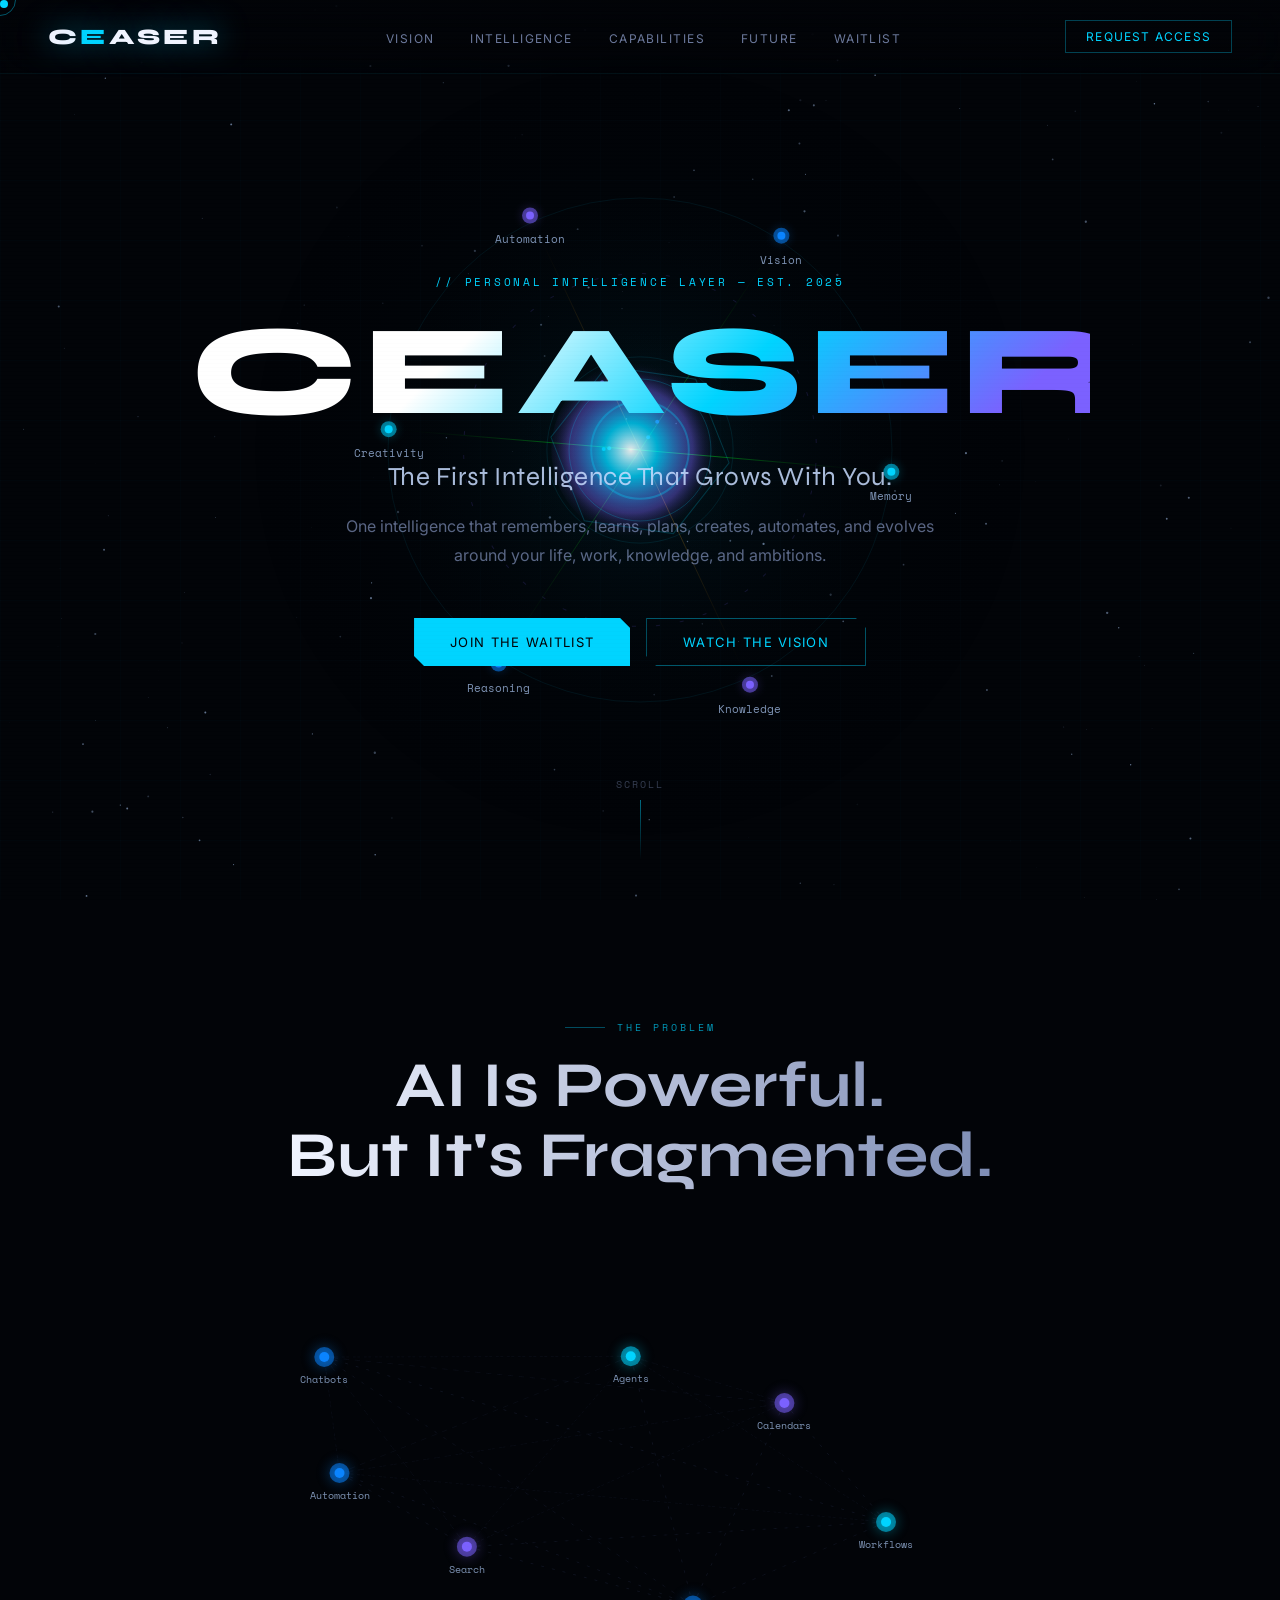
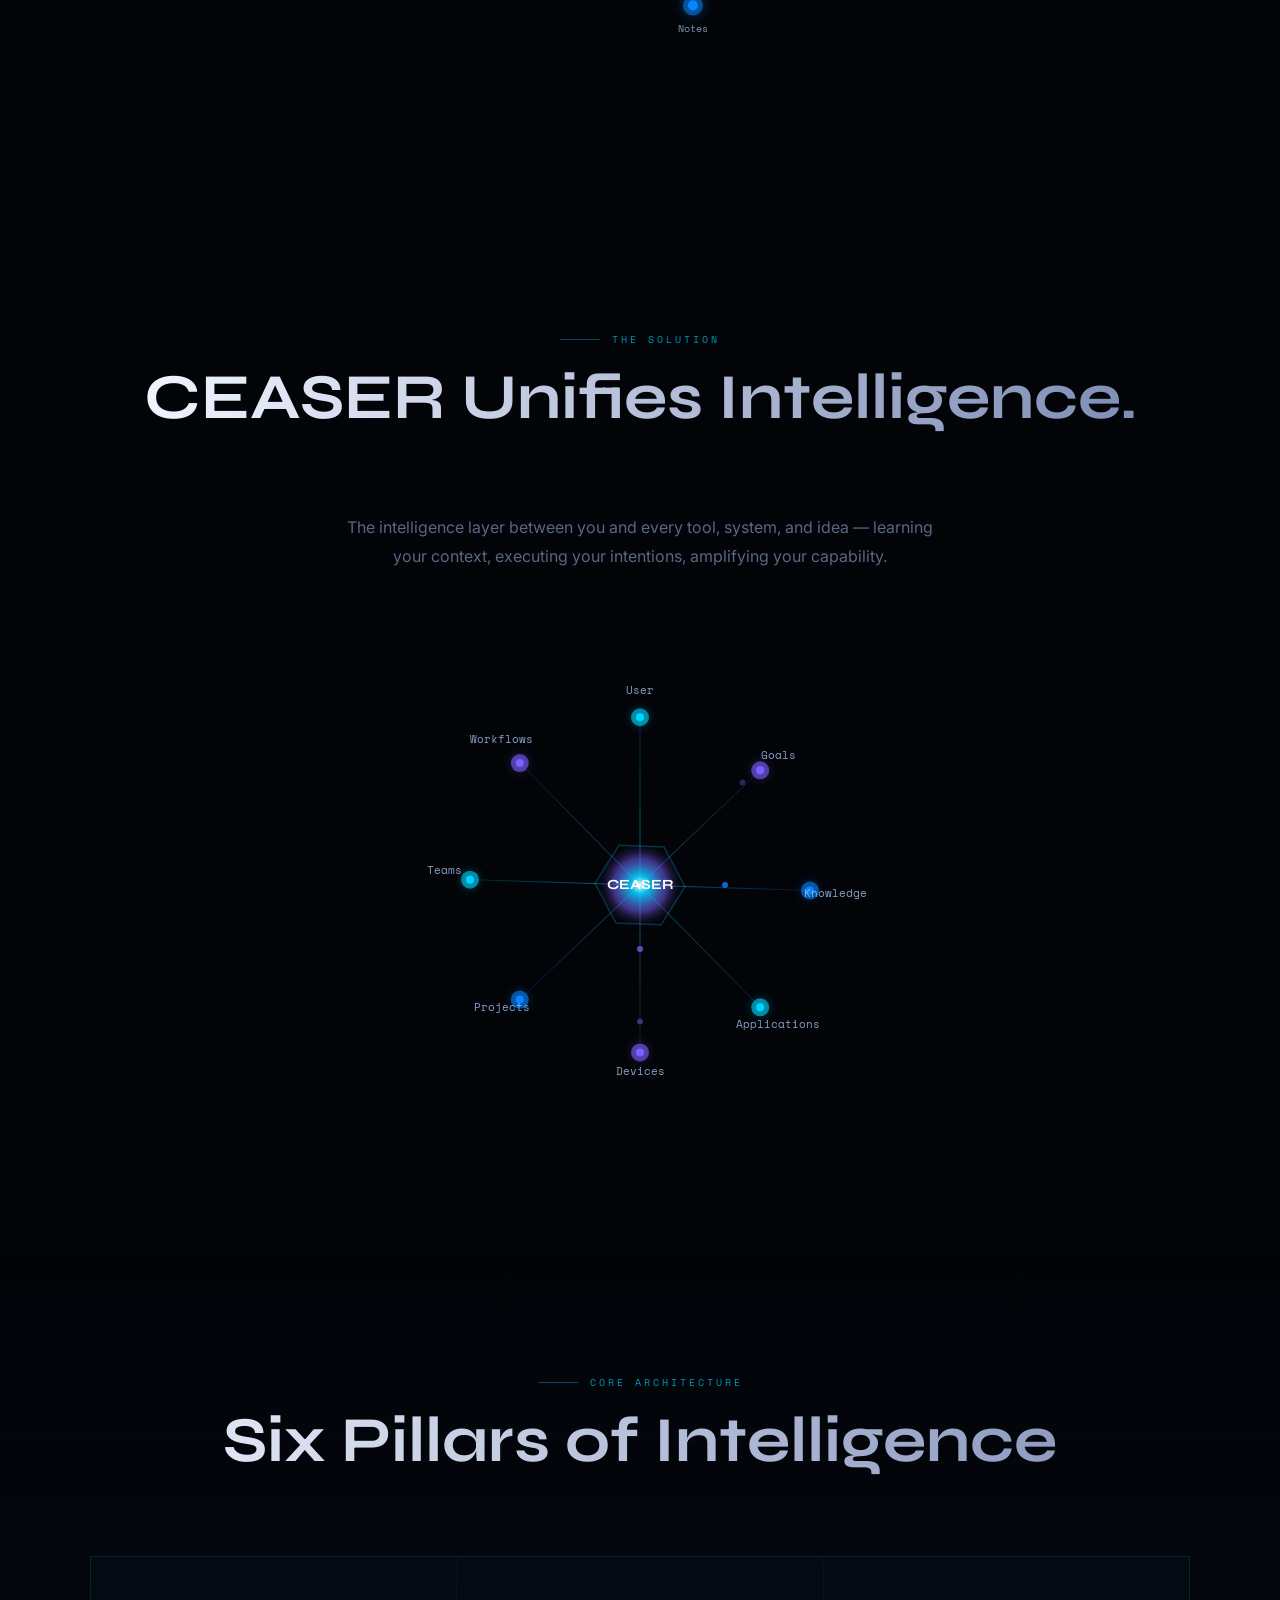
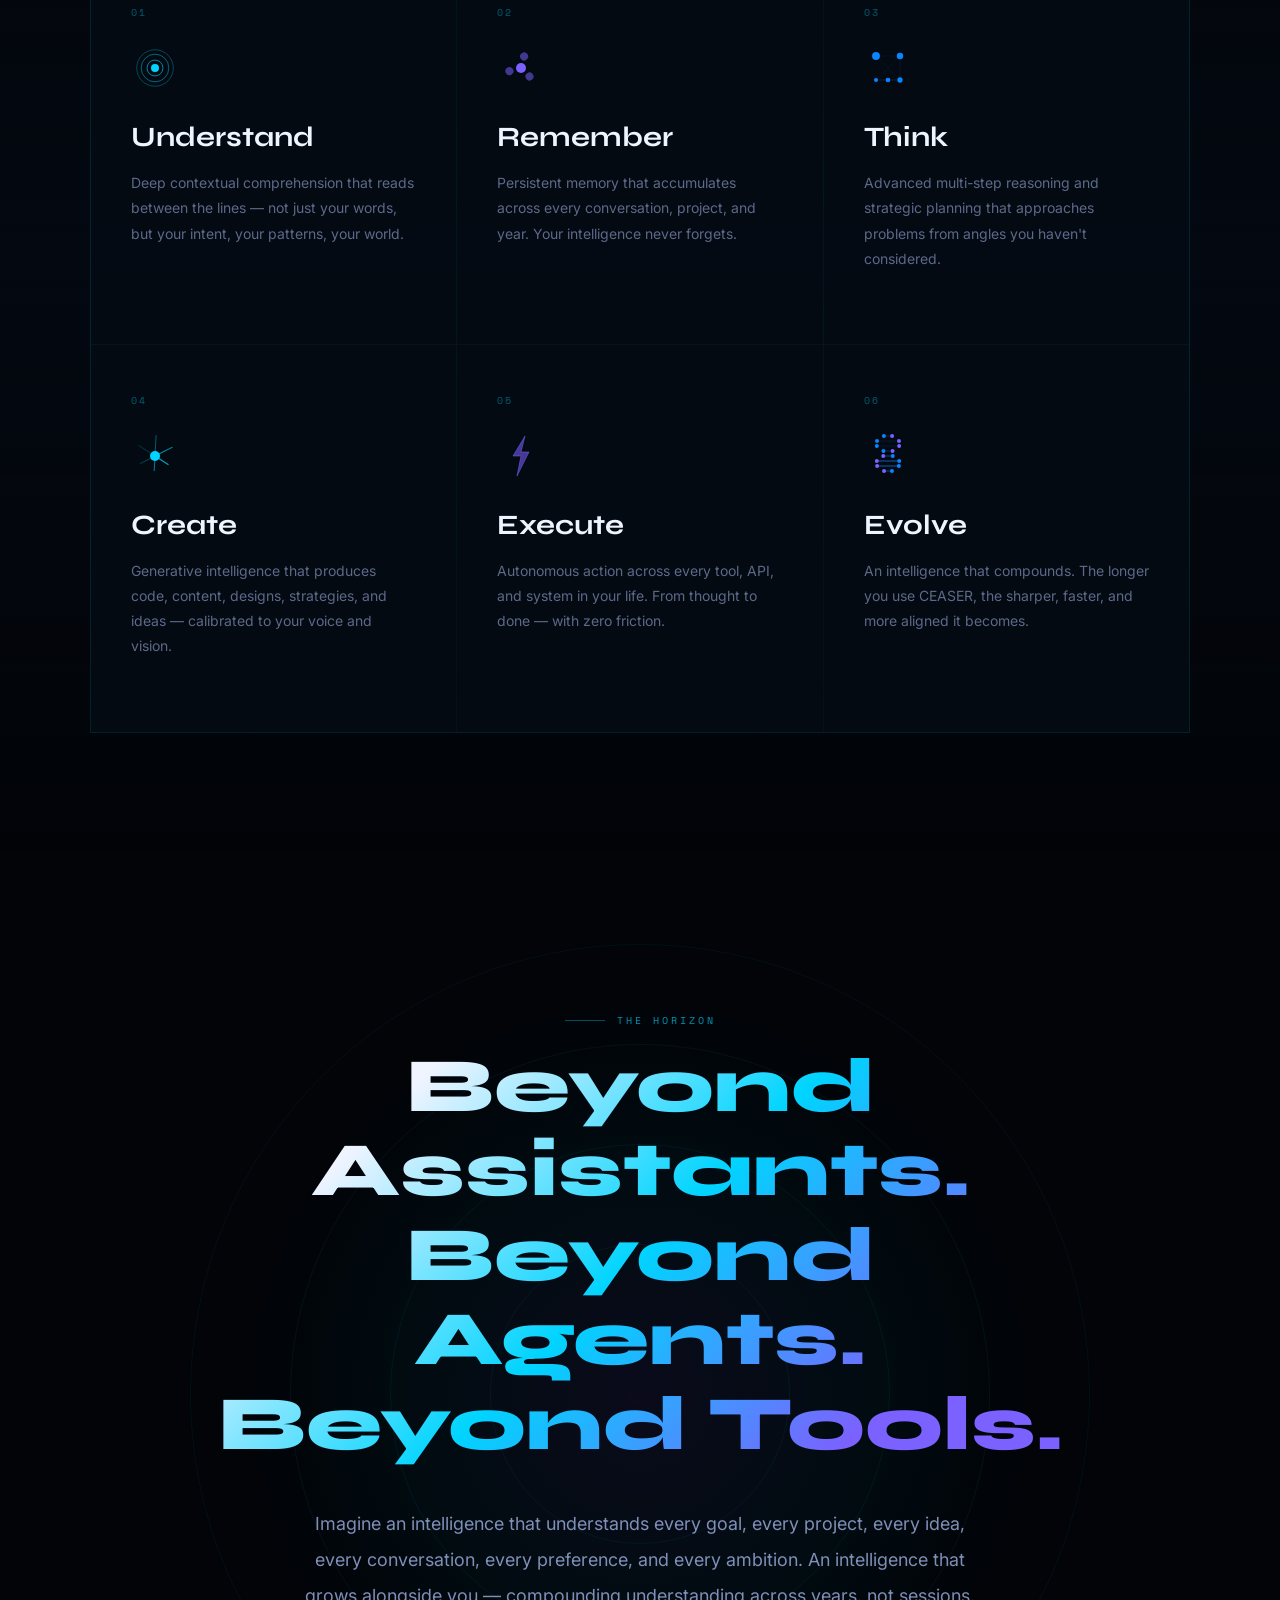
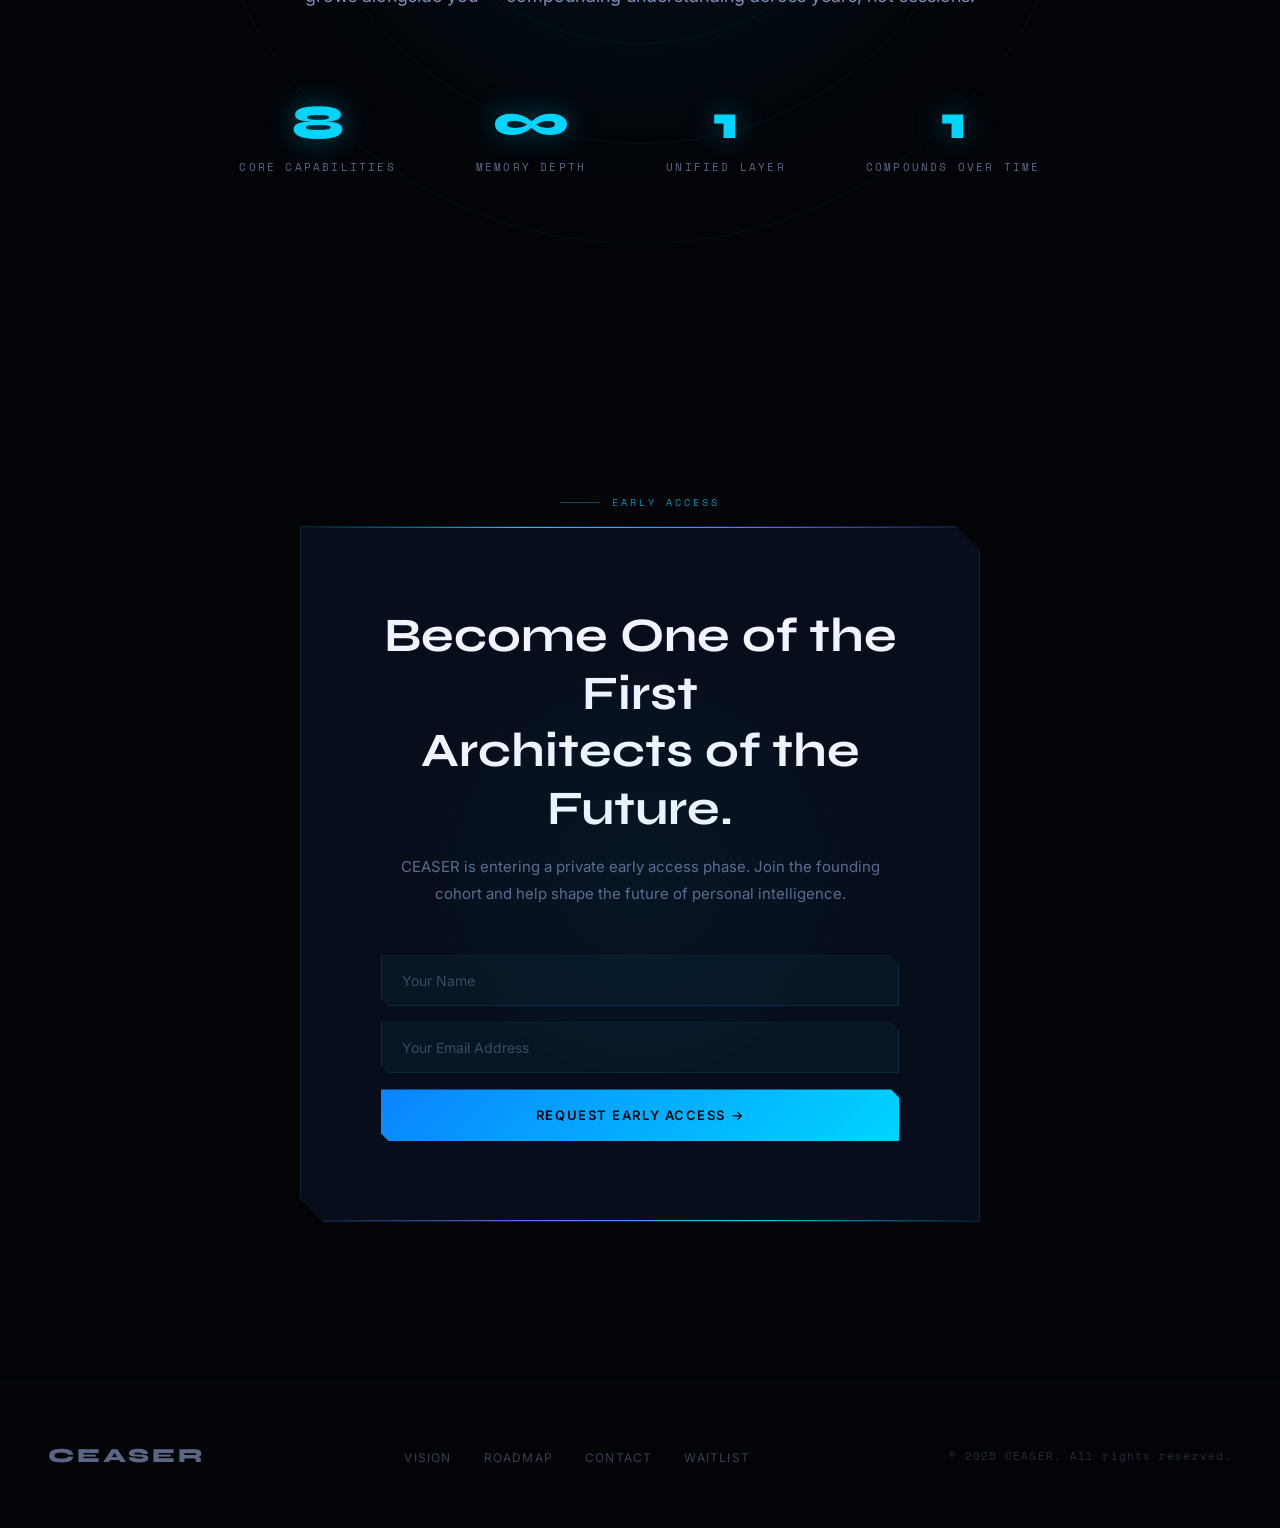
==== commit b08a4f6b: "Update ceaserwebsite.html" ====
--- a/ceaserwebsite.html
+++ b/ceaserwebsite.html
@@ -3,7 +3,7 @@
 <head>
 <meta charset="UTF-8">
 <meta name="viewport" content="width=device-width, initial-scale=1.0">
-<title>CEASER — The Personal Intelligence Layer</title>
+<title> CEASER — The Personal Intelligence Layer </title>
 <link rel="preconnect" href="https://fonts.googleapis.com">
 <link rel="preconnect" href="https://fonts.gstatic.com" crossorigin>
 <link href="https://fonts.googleapis.com/css2?family=Syne:wght@400;500;600;700;800&family=Space+Mono:ital,wght@0,400;0,700;1,400&family=Inter:wght@300;400;500&display=swap" rel="stylesheet">
